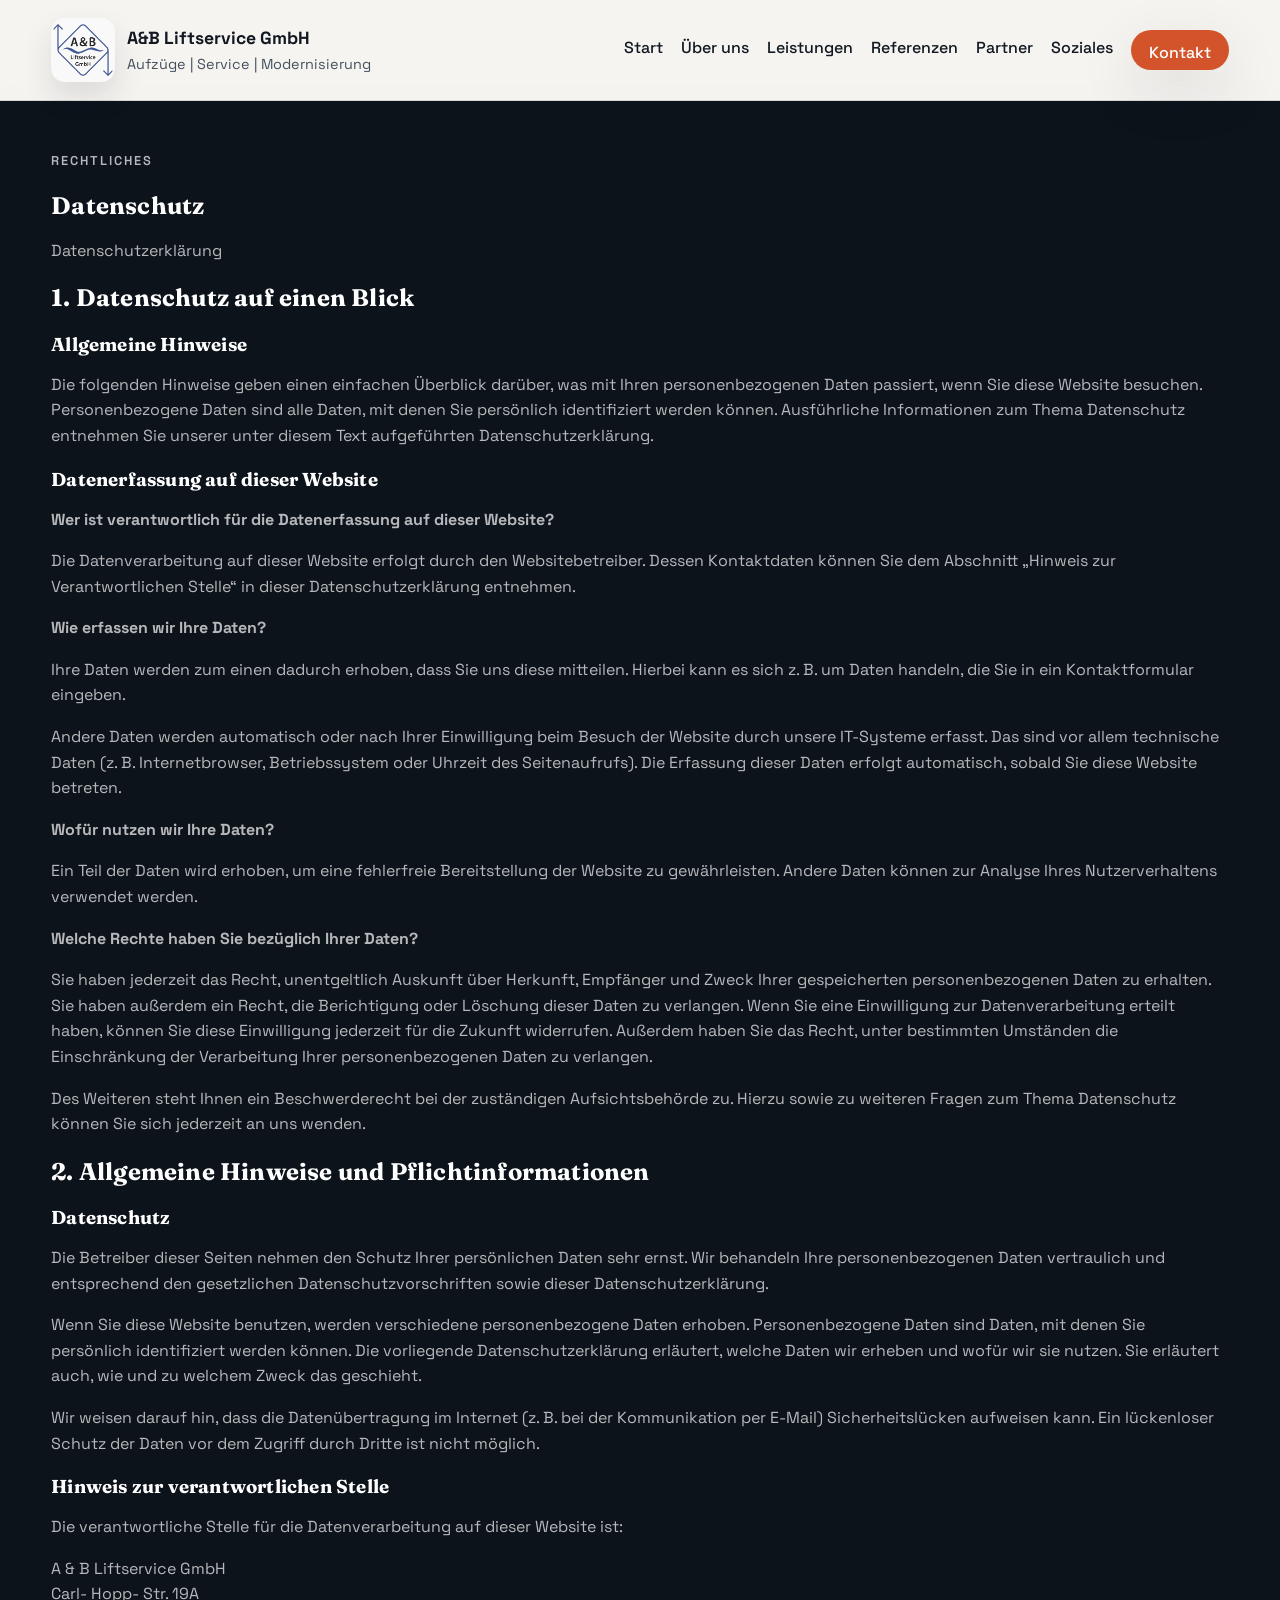
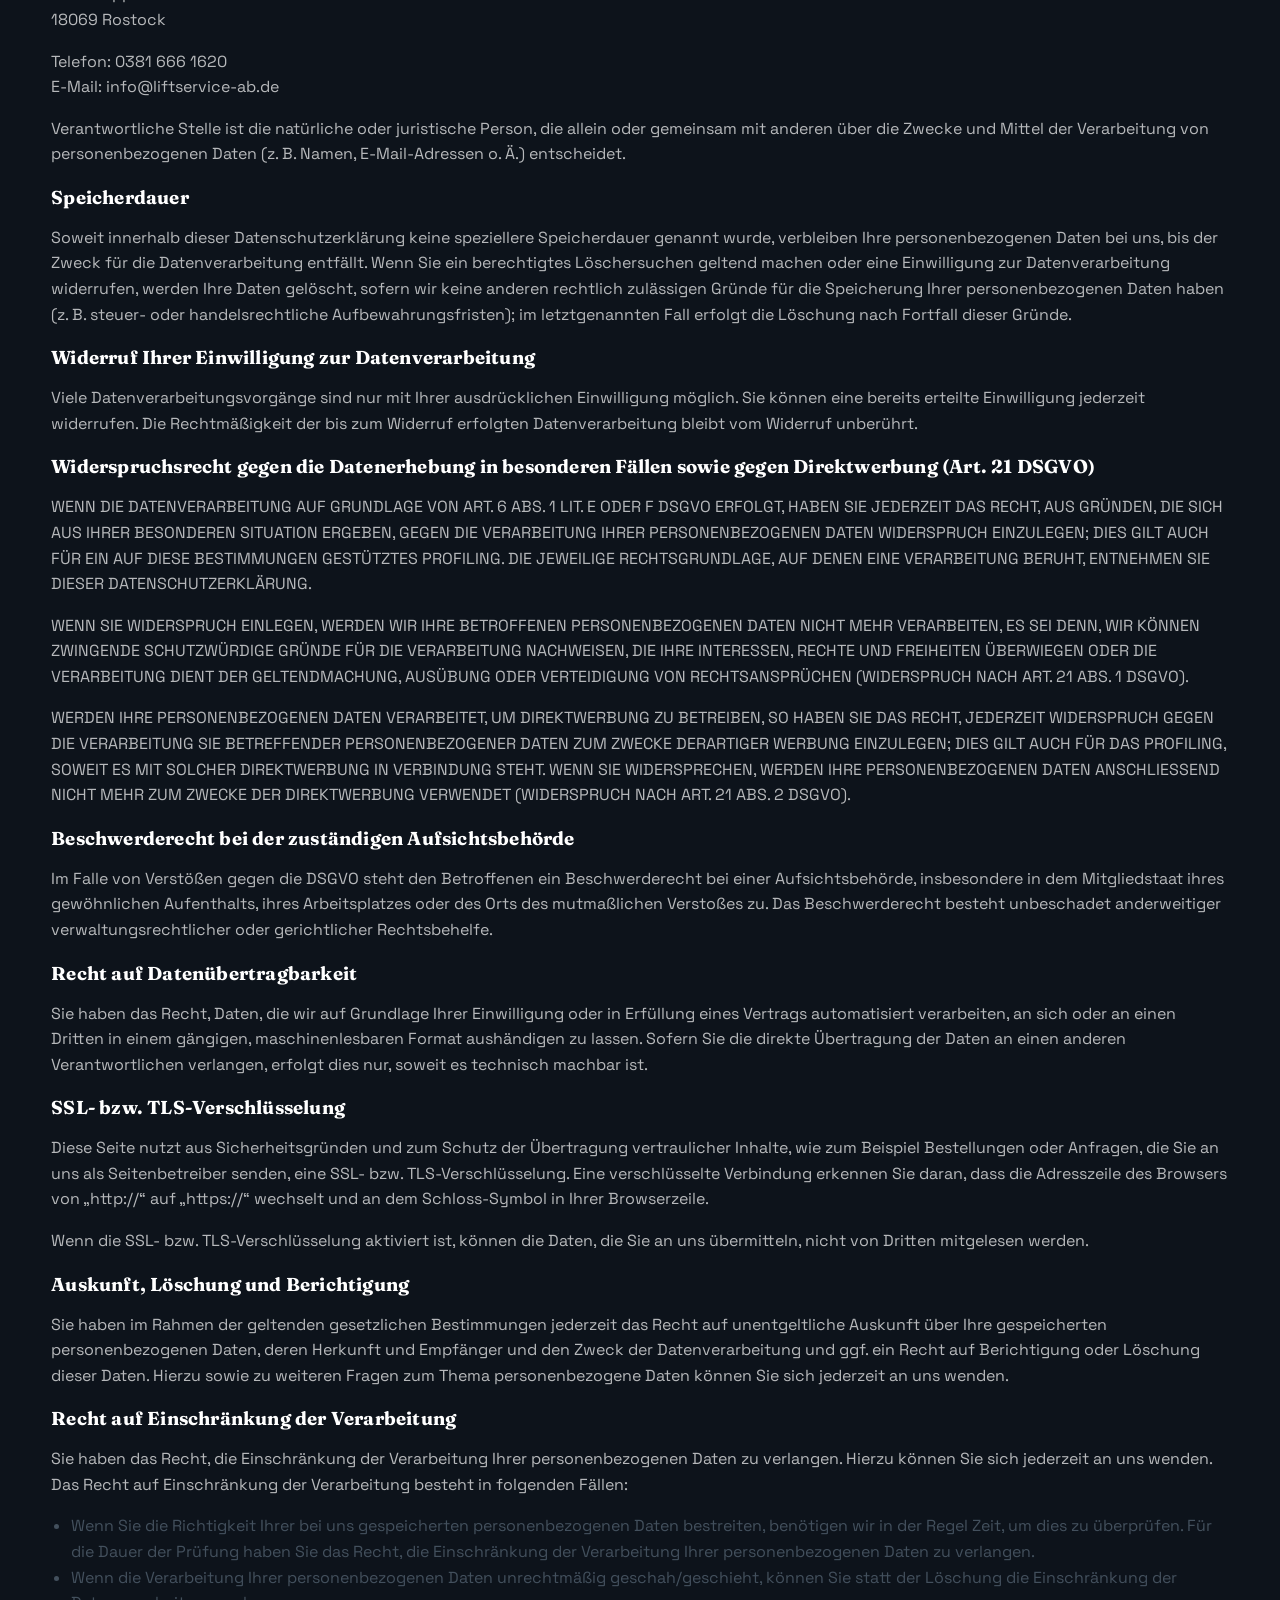
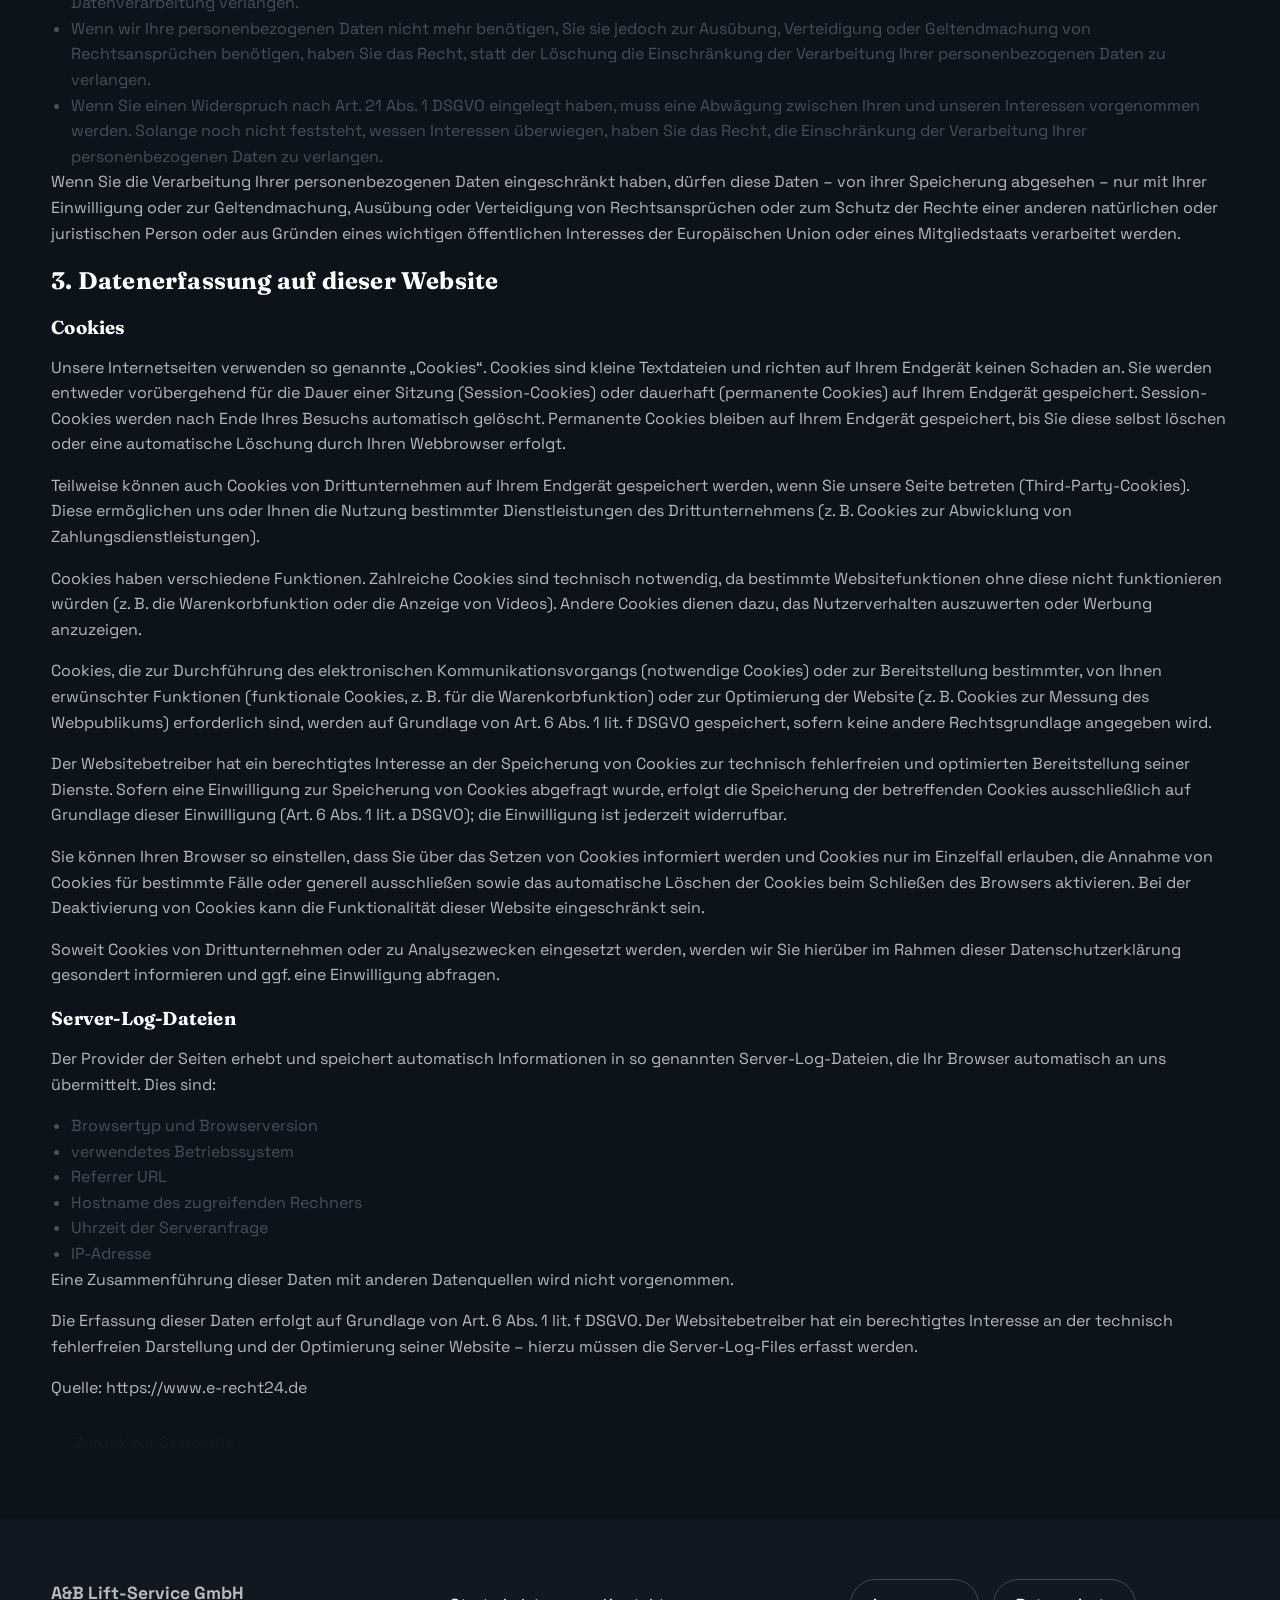
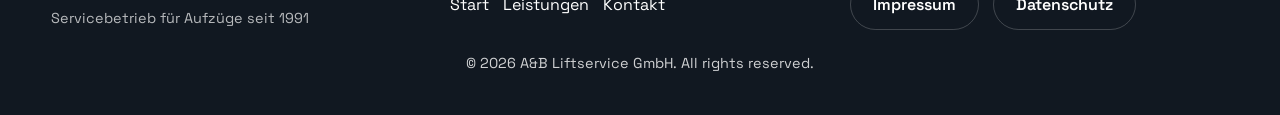
==== datenschutz.html @ f9c304ce "Webseite aktualisiert" ====
<!DOCTYPE html>
<html lang="de">

<head>
  <meta charset="UTF-8" />
  <meta name="viewport" content="width=device-width, initial-scale=1" />
  <title>Datenschutz – A&B Liftservice GmbH</title>
  <meta name="description" content="Datenschutzhinweise der A&B Liftservice GmbH." />
  <link rel="preconnect" href="https://fonts.googleapis.com" />
  <link rel="preconnect" href="https://fonts.gstatic.com" crossorigin />
  <link
    href="https://fonts.googleapis.com/css2?family=Fraunces:opsz,wght@9..144,400;9..144,600&family=Space+Grotesk:wght@400;500;600;700&display=swap"
    rel="stylesheet" />
  <link rel="stylesheet" href="styles.css" />
</head>

<body>
  <a class="skip-link" href="#main">Zum Inhalt springen</a>

  <header class="site-header">
    <div class="container header-inner">
      <div class="brand">
        <img src="pictures/logo-ab-liftservice.jpg" alt="AB Liftservice GmbH Logo" />
        <div>
          <p class="brand-title">A&B Liftservice GmbH</p>
          <p class="brand-sub">Aufzüge | Service | Modernisierung</p>
        </div>
      </div>
      <nav class="main-nav">
        <button class="nav-toggle" aria-expanded="false" aria-controls="nav-links">Menü</button>
        <div id="nav-links" class="nav-links">
          <a href="index.html#start">Start</a>
          <a href="index.html#ueber">Über uns</a>
          <a href="index.html#leistungen">Leistungen</a>
          <a href="index.html#referenzen">Referenzen</a>
          <a href="index.html#partner">Partner</a>
          <a href="index.html#sozial">Soziales</a>
          <a class="nav-cta" href="index.html#kontakt">Kontakt</a>
        </div>
      </nav>
    </div>
  </header>

  <main id="main">
    <section class="legal-section">
      <div class="container is-visible" data-reveal>
        <p class="eyebrow">Rechtliches</p>
        <h1>Datenschutz</h1>
        <p>Datenschutzerklärung</p>
        <h2>1. Datenschutz auf einen Blick</h2>
        <h3>Allgemeine Hinweise</h3>
        <p>
          Die folgenden Hinweise geben einen einfachen Überblick darüber, was mit Ihren personenbezogenen Daten
          passiert, wenn Sie diese Website besuchen. Personenbezogene Daten sind alle Daten, mit denen Sie
          persönlich identifiziert werden können. Ausführliche Informationen zum Thema Datenschutz entnehmen Sie
          unserer unter diesem Text aufgeführten Datenschutzerklärung.
        </p>
        <h3>Datenerfassung auf dieser Website</h3>
        <p><strong>Wer ist verantwortlich für die Datenerfassung auf dieser Website?</strong></p>
        <p>
          Die Datenverarbeitung auf dieser Website erfolgt durch den Websitebetreiber. Dessen Kontaktdaten können
          Sie dem Abschnitt „Hinweis zur Verantwortlichen Stelle“ in dieser Datenschutzerklärung entnehmen.
        </p>
        <p><strong>Wie erfassen wir Ihre Daten?</strong></p>
        <p>
          Ihre Daten werden zum einen dadurch erhoben, dass Sie uns diese mitteilen. Hierbei kann es sich z. B. um
          Daten handeln, die Sie in ein Kontaktformular eingeben.
        </p>
        <p>
          Andere Daten werden automatisch oder nach Ihrer Einwilligung beim Besuch der Website durch unsere
          IT-Systeme erfasst. Das sind vor allem technische Daten (z. B. Internetbrowser, Betriebssystem oder
          Uhrzeit des Seitenaufrufs). Die Erfassung dieser Daten erfolgt automatisch, sobald Sie diese Website
          betreten.
        </p>
        <p><strong>Wofür nutzen wir Ihre Daten?</strong></p>
        <p>
          Ein Teil der Daten wird erhoben, um eine fehlerfreie Bereitstellung der Website zu gewährleisten. Andere
          Daten können zur Analyse Ihres Nutzerverhaltens verwendet werden.
        </p>
        <p><strong>Welche Rechte haben Sie bezüglich Ihrer Daten?</strong></p>
        <p>
          Sie haben jederzeit das Recht, unentgeltlich Auskunft über Herkunft, Empfänger und Zweck Ihrer gespeicherten
          personenbezogenen Daten zu erhalten. Sie haben außerdem ein Recht, die Berichtigung oder Löschung dieser
          Daten zu verlangen. Wenn Sie eine Einwilligung zur Datenverarbeitung erteilt haben, können Sie diese
          Einwilligung jederzeit für die Zukunft widerrufen. Außerdem haben Sie das Recht, unter bestimmten Umständen
          die Einschränkung der Verarbeitung Ihrer personenbezogenen Daten zu verlangen.
        </p>
        <p>
          Des Weiteren steht Ihnen ein Beschwerderecht bei der zuständigen Aufsichtsbehörde zu.
          Hierzu sowie zu weiteren Fragen zum Thema Datenschutz können Sie sich jederzeit an uns wenden.
        </p>
        <h2>2. Allgemeine Hinweise und Pflichtinformationen</h2>
        <h3>Datenschutz</h3>
        <p>
          Die Betreiber dieser Seiten nehmen den Schutz Ihrer persönlichen Daten sehr ernst. Wir behandeln Ihre
          personenbezogenen Daten vertraulich und entsprechend den gesetzlichen Datenschutzvorschriften sowie dieser
          Datenschutzerklärung.
        </p>
        <p>
          Wenn Sie diese Website benutzen, werden verschiedene personenbezogene Daten erhoben. Personenbezogene
          Daten sind Daten, mit denen Sie persönlich identifiziert werden können. Die vorliegende
          Datenschutzerklärung erläutert, welche Daten wir erheben und wofür wir sie nutzen. Sie erläutert auch,
          wie und zu welchem Zweck das geschieht.
        </p>
        <p>
          Wir weisen darauf hin, dass die Datenübertragung im Internet (z. B. bei der Kommunikation per E-Mail)
          Sicherheitslücken aufweisen kann. Ein lückenloser Schutz der Daten vor dem Zugriff durch Dritte ist nicht
          möglich.
        </p>
        <h3>Hinweis zur verantwortlichen Stelle</h3>
        <p>Die verantwortliche Stelle für die Datenverarbeitung auf dieser Website ist:</p>
        <p>
          A &amp; B Liftservice GmbH<br />
          Carl- Hopp- Str. 19A<br />
          18069 Rostock
        </p>
        <p>
          Telefon: 0381 666 1620<br />
          E-Mail: info@liftservice-ab.de
        </p>
        <p>
          Verantwortliche Stelle ist die natürliche oder juristische Person, die allein oder gemeinsam mit anderen
          über die Zwecke und Mittel der Verarbeitung von personenbezogenen Daten (z. B. Namen, E-Mail-Adressen o. Ä.)
          entscheidet.
        </p>
        <h3>Speicherdauer</h3>
        <p>
          Soweit innerhalb dieser Datenschutzerklärung keine speziellere Speicherdauer genannt wurde, verbleiben
          Ihre personenbezogenen Daten bei uns, bis der Zweck für die Datenverarbeitung entfällt. Wenn Sie ein
          berechtigtes Löschersuchen geltend machen oder eine Einwilligung zur Datenverarbeitung widerrufen, werden
          Ihre Daten gelöscht, sofern wir keine anderen rechtlich zulässigen Gründe für die Speicherung Ihrer
          personenbezogenen Daten haben (z. B. steuer- oder handelsrechtliche Aufbewahrungsfristen); im letztgenannten
          Fall erfolgt die Löschung nach Fortfall dieser Gründe.
        </p>
        <h3>Widerruf Ihrer Einwilligung zur Datenverarbeitung</h3>
        <p>
          Viele Datenverarbeitungsvorgänge sind nur mit Ihrer ausdrücklichen Einwilligung möglich. Sie können eine
          bereits erteilte Einwilligung jederzeit widerrufen. Die Rechtmäßigkeit der bis zum Widerruf erfolgten
          Datenverarbeitung bleibt vom Widerruf unberührt.
        </p>
        <h3>Widerspruchsrecht gegen die Datenerhebung in besonderen Fällen sowie gegen Direktwerbung (Art. 21 DSGVO)</h3>
        <p>
          WENN DIE DATENVERARBEITUNG AUF GRUNDLAGE VON ART. 6 ABS. 1 LIT. E ODER F DSGVO ERFOLGT, HABEN SIE JEDERZEIT
          DAS RECHT, AUS GRÜNDEN, DIE SICH AUS IHRER BESONDEREN SITUATION ERGEBEN, GEGEN DIE VERARBEITUNG IHRER
          PERSONENBEZOGENEN DATEN WIDERSPRUCH EINZULEGEN; DIES GILT AUCH FÜR EIN AUF DIESE BESTIMMUNGEN GESTÜTZTES
          PROFILING. DIE JEWEILIGE RECHTSGRUNDLAGE, AUF DENEN EINE VERARBEITUNG BERUHT, ENTNEHMEN SIE DIESER
          DATENSCHUTZERKLÄRUNG.
        </p>
        <p>
          WENN SIE WIDERSPRUCH EINLEGEN, WERDEN WIR IHRE BETROFFENEN PERSONENBEZOGENEN DATEN NICHT MEHR VERARBEITEN,
          ES SEI DENN, WIR KÖNNEN ZWINGENDE SCHUTZWÜRDIGE GRÜNDE FÜR DIE VERARBEITUNG NACHWEISEN, DIE IHRE INTERESSEN,
          RECHTE UND FREIHEITEN ÜBERWIEGEN ODER DIE VERARBEITUNG DIENT DER GELTENDMACHUNG, AUSÜBUNG ODER VERTEIDIGUNG
          VON RECHTSANSPRÜCHEN (WIDERSPRUCH NACH ART. 21 ABS. 1 DSGVO).
        </p>
        <p>
          WERDEN IHRE PERSONENBEZOGENEN DATEN VERARBEITET, UM DIREKTWERBUNG ZU BETREIBEN, SO HABEN SIE DAS RECHT,
          JEDERZEIT WIDERSPRUCH GEGEN DIE VERARBEITUNG SIE BETREFFENDER PERSONENBEZOGENER DATEN ZUM ZWECKE DERARTIGER
          WERBUNG EINZULEGEN; DIES GILT AUCH FÜR DAS PROFILING, SOWEIT ES MIT SOLCHER DIREKTWERBUNG IN VERBINDUNG
          STEHT. WENN SIE WIDERSPRECHEN, WERDEN IHRE PERSONENBEZOGENEN DATEN ANSCHLIESSEND NICHT MEHR ZUM ZWECKE DER
          DIREKTWERBUNG VERWENDET (WIDERSPRUCH NACH ART. 21 ABS. 2 DSGVO).
        </p>
        <h3>Beschwerderecht bei der zuständigen Aufsichts­behörde</h3>
        <p>
          Im Falle von Verstößen gegen die DSGVO steht den Betroffenen ein Beschwerderecht bei einer
          Aufsichtsbehörde, insbesondere in dem Mitgliedstaat ihres gewöhnlichen Aufenthalts, ihres Arbeitsplatzes
          oder des Orts des mutmaßlichen Verstoßes zu. Das Beschwerderecht besteht unbeschadet anderweitiger
          verwaltungsrechtlicher oder gerichtlicher Rechtsbehelfe.
        </p>
        <h3>Recht auf Datenübertragbarkeit</h3>
        <p>
          Sie haben das Recht, Daten, die wir auf Grundlage Ihrer Einwilligung oder in Erfüllung eines Vertrags
          automatisiert verarbeiten, an sich oder an einen Dritten in einem gängigen, maschinenlesbaren Format
          aushändigen zu lassen. Sofern Sie die direkte Übertragung der Daten an einen anderen Verantwortlichen
          verlangen, erfolgt dies nur, soweit es technisch machbar ist.
        </p>
        <h3>SSL- bzw. TLS-Verschlüsselung</h3>
        <p>
          Diese Seite nutzt aus Sicherheitsgründen und zum Schutz der Übertragung vertraulicher Inhalte, wie zum
          Beispiel Bestellungen oder Anfragen, die Sie an uns als Seitenbetreiber senden, eine SSL- bzw.
          TLS-Verschlüsselung. Eine verschlüsselte Verbindung erkennen Sie daran, dass die Adresszeile des Browsers
          von „http://“ auf „https://“ wechselt und an dem Schloss-Symbol in Ihrer Browserzeile.
        </p>
        <p>
          Wenn die SSL- bzw. TLS-Verschlüsselung aktiviert ist, können die Daten, die Sie an uns übermitteln, nicht
          von Dritten mitgelesen werden.
        </p>
        <h3>Auskunft, Löschung und Berichtigung</h3>
        <p>
          Sie haben im Rahmen der geltenden gesetzlichen Bestimmungen jederzeit das Recht auf unentgeltliche
          Auskunft über Ihre gespeicherten personenbezogenen Daten, deren Herkunft und Empfänger und den Zweck der
          Datenverarbeitung und ggf. ein Recht auf Berichtigung oder Löschung dieser Daten. Hierzu sowie zu weiteren
          Fragen zum Thema personenbezogene Daten können Sie sich jederzeit an uns wenden.
        </p>
        <h3>Recht auf Einschränkung der Verarbeitung</h3>
        <p>
          Sie haben das Recht, die Einschränkung der Verarbeitung Ihrer personenbezogenen Daten zu verlangen. Hierzu
          können Sie sich jederzeit an uns wenden. Das Recht auf Einschränkung der Verarbeitung besteht in folgenden
          Fällen:
        </p>
        <ul>
          <li>
            Wenn Sie die Richtigkeit Ihrer bei uns gespeicherten personenbezogenen Daten bestreiten, benötigen wir in
            der Regel Zeit, um dies zu überprüfen. Für die Dauer der Prüfung haben Sie das Recht, die Einschränkung der
            Verarbeitung Ihrer personenbezogenen Daten zu verlangen.
          </li>
          <li>
            Wenn die Verarbeitung Ihrer personenbezogenen Daten unrechtmäßig geschah/geschieht, können Sie statt der
            Löschung die Einschränkung der Datenverarbeitung verlangen.
          </li>
          <li>
            Wenn wir Ihre personenbezogenen Daten nicht mehr benötigen, Sie sie jedoch zur Ausübung, Verteidigung oder
            Geltendmachung von Rechtsansprüchen benötigen, haben Sie das Recht, statt der Löschung die Einschränkung der
            Verarbeitung Ihrer personenbezogenen Daten zu verlangen.
          </li>
          <li>
            Wenn Sie einen Widerspruch nach Art. 21 Abs. 1 DSGVO eingelegt haben, muss eine Abwägung zwischen Ihren und
            unseren Interessen vorgenommen werden. Solange noch nicht feststeht, wessen Interessen überwiegen, haben
            Sie das Recht, die Einschränkung der Verarbeitung Ihrer personenbezogenen Daten zu verlangen.
          </li>
        </ul>
        <p>
          Wenn Sie die Verarbeitung Ihrer personenbezogenen Daten eingeschränkt haben, dürfen diese Daten – von ihrer
          Speicherung abgesehen – nur mit Ihrer Einwilligung oder zur Geltendmachung, Ausübung oder Verteidigung von
          Rechtsansprüchen oder zum Schutz der Rechte einer anderen natürlichen oder juristischen Person oder aus
          Gründen eines wichtigen öffentlichen Interesses der Europäischen Union oder eines Mitgliedstaats verarbeitet
          werden.
        </p>
        <h2>3. Datenerfassung auf dieser Website</h2>
        <h3>Cookies</h3>
        <p>
          Unsere Internetseiten verwenden so genannte „Cookies“. Cookies sind kleine Textdateien und richten auf Ihrem
          Endgerät keinen Schaden an. Sie werden entweder vorübergehend für die Dauer einer Sitzung (Session-Cookies)
          oder dauerhaft (permanente Cookies) auf Ihrem Endgerät gespeichert. Session-Cookies werden nach Ende Ihres
          Besuchs automatisch gelöscht. Permanente Cookies bleiben auf Ihrem Endgerät gespeichert, bis Sie diese selbst
          löschen oder eine automatische Löschung durch Ihren Webbrowser erfolgt.
        </p>
        <p>
          Teilweise können auch Cookies von Drittunternehmen auf Ihrem Endgerät gespeichert werden, wenn Sie unsere
          Seite betreten (Third-Party-Cookies). Diese ermöglichen uns oder Ihnen die Nutzung bestimmter Dienstleistungen
          des Drittunternehmens (z. B. Cookies zur Abwicklung von Zahlungsdienstleistungen).
        </p>
        <p>
          Cookies haben verschiedene Funktionen. Zahlreiche Cookies sind technisch notwendig, da bestimmte
          Websitefunktionen ohne diese nicht funktionieren würden (z. B. die Warenkorbfunktion oder die Anzeige von
          Videos). Andere Cookies dienen dazu, das Nutzerverhalten auszuwerten oder Werbung anzuzeigen.
        </p>
        <p>
          Cookies, die zur Durchführung des elektronischen Kommunikationsvorgangs (notwendige Cookies) oder zur
          Bereitstellung bestimmter, von Ihnen erwünschter Funktionen (funktionale Cookies, z. B. für die
          Warenkorbfunktion) oder zur Optimierung der Website (z. B. Cookies zur Messung des Webpublikums) erforderlich
          sind, werden auf Grundlage von Art. 6 Abs. 1 lit. f DSGVO gespeichert, sofern keine andere Rechtsgrundlage
          angegeben wird.
        </p>
        <p>
          Der Websitebetreiber hat ein berechtigtes Interesse an der Speicherung von Cookies zur technisch fehlerfreien
          und optimierten Bereitstellung seiner Dienste. Sofern eine Einwilligung zur Speicherung von Cookies abgefragt
          wurde, erfolgt die Speicherung der betreffenden Cookies ausschließlich auf Grundlage dieser Einwilligung
          (Art. 6 Abs. 1 lit. a DSGVO); die Einwilligung ist jederzeit widerrufbar.
        </p>
        <p>
          Sie können Ihren Browser so einstellen, dass Sie über das Setzen von Cookies informiert werden und Cookies
          nur im Einzelfall erlauben, die Annahme von Cookies für bestimmte Fälle oder generell ausschließen sowie das
          automatische Löschen der Cookies beim Schließen des Browsers aktivieren. Bei der Deaktivierung von Cookies
          kann die Funktionalität dieser Website eingeschränkt sein.
        </p>
        <p>
          Soweit Cookies von Drittunternehmen oder zu Analysezwecken eingesetzt werden, werden wir Sie hierüber im
          Rahmen dieser Datenschutzerklärung gesondert informieren und ggf. eine Einwilligung abfragen.
        </p>
        <h3>Server-Log-Dateien</h3>
        <p>
          Der Provider der Seiten erhebt und speichert automatisch Informationen in so genannten Server-Log-Dateien,
          die Ihr Browser automatisch an uns übermittelt. Dies sind:
        </p>
        <ul>
          <li>Browsertyp und Browserversion</li>
          <li>verwendetes Betriebssystem</li>
          <li>Referrer URL</li>
          <li>Hostname des zugreifenden Rechners</li>
          <li>Uhrzeit der Serveranfrage</li>
          <li>IP-Adresse</li>
        </ul>
        <p>Eine Zusammenführung dieser Daten mit anderen Datenquellen wird nicht vorgenommen.</p>
        <p>
          Die Erfassung dieser Daten erfolgt auf Grundlage von Art. 6 Abs. 1 lit. f DSGVO. Der Websitebetreiber hat
          ein berechtigtes Interesse an der technisch fehlerfreien Darstellung und der Optimierung seiner Website –
          hierzu müssen die Server-Log-Files erfasst werden.
        </p>
        <p>Quelle: https://www.e-recht24.de</p>
        <a class="btn ghost" href="index.html#start">Zurück zur Startseite</a>
      </div>
    </section>
  </main>

  <footer class="site-footer">
    <div class="container footer-inner">
      <div>
        <p class="brand-title">A&B Lift-Service GmbH</p>
        <p class="brand-sub">Servicebetrieb für Aufzüge seit 1991</p>
      </div>
      <div class="footer-links">
        <a href="index.html#start">Start</a>
        <a href="index.html#leistungen">Leistungen</a>
        <a href="index.html#kontakt">Kontakt</a>
      </div>
      <div class="footer-legal">
        <a class="btn ghost" href="impressum.html">Impressum</a>
        <a class="btn ghost" href="datenschutz.html">Datenschutz</a>
      </div>
    </div>
    <div class="container footer-meta">
      © 2026 A&amp;B Liftservice GmbH. All rights reserved.
    </div>
  </footer>

  <script src="script.js"></script>
</body>

</html>
---- styles.css ----
:root {
  --bg: #f6f4f0;
  --bg-strong: #111821;
  --bg-soft: #efe9df;
  --card: #ffffff;
  --accent: #d3542a;
  --accent-dark: #a63f1c;
  --ink: #111821;
  --ink-soft: #43505d;
  --stroke: rgba(17, 24, 33, 0.12);
  --shadow: 0 20px 60px rgba(17, 24, 33, 0.12);
  --radius: 18px;
}

*,
*::before,
*::after {
  box-sizing: border-box;
}

body {
  margin: 0;
  font-family: "Space Grotesk", sans-serif;
  background: var(--bg);
  color: var(--ink);
  line-height: 1.6;
}

.scroll-elevator {
  position: fixed;
  right: -20px;
  top: 0;
  width: 130px;
  height: 220px;
  opacity: 1;
  z-index: 5;
  pointer-events: auto;
  transform: translateY(120px);
  transition: opacity 0.3s ease;
  overflow: visible;
  isolation: isolate;
  cursor: grab;
  touch-action: none;
}

.scroll-elevator.is-grabbing {
  cursor: grabbing;
}

.elevator-frame {
  position: relative;
  width: 100%;
  height: 100%;
  overflow: visible;
  background: transparent;
  filter: none;
}

.elevator-frame-img {
  display: block;
  width: 100%;
  height: 100%;
  object-fit: cover;
  clip-path: inset(2% 18% 2% 18% round 48% 48% 48% 48%);
}

.elevator-car {
  position: relative;
  width: 100%;
  height: 100%;
  border-radius: 26px 26px 18px 18px;
  border: 2px solid rgba(83, 62, 20, 0.45);
  background:
    radial-gradient(circle at 50% 12%, rgba(255, 240, 208, 0.9), rgba(214, 176, 96, 0.35) 55%, transparent 58%),
    linear-gradient(180deg, rgba(246, 221, 169, 0.98), rgba(201, 155, 68, 0.9) 55%, rgba(174, 118, 40, 0.88));
  box-shadow:
    0 14px 30px rgba(17, 24, 33, 0.18),
    inset 0 0 0 2px rgba(255, 244, 214, 0.35),
    inset 0 -12px 18px rgba(92, 62, 18, 0.35);
  overflow: hidden;
  z-index: 2;
}

.elevator-car::before {
  content: "";
  position: absolute;
  left: 10px;
  right: 10px;
  top: 6px;
  height: 10px;
  border-radius: 10px;
  background:
    linear-gradient(90deg, rgba(255, 255, 255, 0.5), rgba(180, 140, 60, 0.7) 40%, rgba(80, 50, 10, 0.5));
  box-shadow: inset 0 0 6px rgba(0, 0, 0, 0.25);
  opacity: 0.6;
}

.elevator-car::after {
  content: "";
  position: absolute;
  left: 8px;
  right: 8px;
  bottom: 6px;
  height: 12px;
  border-radius: 10px;
  background:
    linear-gradient(90deg, rgba(120, 85, 28, 0.9), rgba(255, 225, 170, 0.75), rgba(120, 85, 28, 0.9));
  box-shadow: inset 0 -2px 6px rgba(0, 0, 0, 0.25);
  opacity: 0.8;
}

.elevator-trim {
  position: absolute;
  left: 6px;
  right: 6px;
  top: 10px;
  bottom: 10px;
  border-radius: 24px 24px 16px 16px;
  border: 1px solid rgba(255, 232, 170, 0.7);
  box-shadow:
    inset 0 0 10px rgba(92, 62, 18, 0.25),
    inset 0 0 0 1px rgba(117, 82, 28, 0.4),
    inset 0 2px 6px rgba(255, 255, 255, 0.45);
  pointer-events: none;
}

.elevator-rivets {
  position: absolute;
  inset: 6px 6px 6px 6px;
  border-radius: 24px 24px 16px 16px;
  background:
    radial-gradient(circle, rgba(255, 248, 222, 0.9) 0 2px, transparent 3px) left 8px top 10px / 12px 12px repeat-y,
    radial-gradient(circle, rgba(255, 248, 222, 0.9) 0 2px, transparent 3px) right 8px top 10px / 12px 12px repeat-y;
  opacity: 0.85;
  pointer-events: none;
}

.elevator-light {
  position: absolute;
  inset: 10px 14px 20px;
  background: radial-gradient(circle at 50% 30%, rgba(98, 175, 255, 0.85), rgba(35, 97, 190, 0.35) 55%, transparent 75%);
  opacity: 0;
  transition: opacity 0.6s ease;
  filter: drop-shadow(0 0 12px rgba(70, 140, 255, 0.4));
  z-index: 1;
}

.elevator-indicator {
  position: absolute;
  top: 14px;
  left: 18px;
  display: inline-flex;
  align-items: center;
  gap: 6px;
  padding: 4px 8px;
  border-radius: 10px;
  background: rgba(18, 24, 32, 0.85);
  box-shadow: inset 0 0 6px rgba(0, 0, 0, 0.4);
  font-size: 0.55rem;
  font-weight: 600;
  letter-spacing: 0.6px;
  color: #d6ebff;
  text-transform: uppercase;
  z-index: 4;
}

.elevator-indicator .indicator-arrow {
  color: #9ad0ff;
  font-size: 0.6rem;
}

.elevator-door {
  position: absolute;
  top: 14px;
  bottom: 14px;
  width: 50%;
  background:
    linear-gradient(90deg, rgba(255, 255, 255, 0.4), transparent 45%, rgba(60, 40, 10, 0.2)),
    linear-gradient(180deg, rgba(255, 240, 208, 0.98), rgba(178, 128, 44, 0.98));
  border: 1px solid rgba(99, 72, 20, 0.35);
  box-shadow: inset 0 0 12px rgba(0, 0, 0, 0.18);
  transition: transform 0.8s ease;
  z-index: 2;
}

.door-left {
  left: 0;
  border-right: 0;
}

.door-right {
  right: 0;
  border-left: 0;
}

.elevator-window {
  position: absolute;
  left: 16px;
  right: 16px;
  top: 18px;
  bottom: 18px;
  border-radius: 14px;
  border: 1px solid rgba(17, 24, 33, 0.2);
  background:
    linear-gradient(120deg, rgba(255, 255, 255, 0.22), rgba(255, 255, 255, 0.02) 45%, rgba(0, 0, 0, 0.15)),
    rgba(18, 22, 30, 0.25);
  backdrop-filter: blur(1px);
  opacity: 0.55;
  z-index: 3;
}

.elevator-window::before {
  content: "";
  position: absolute;
  inset: 10px 8px auto 8px;
  height: 26px;
  border-radius: 12px;
  background: linear-gradient(90deg, transparent, rgba(255, 255, 255, 0.35), transparent);
  opacity: 0.7;
}

.elevator-panel {
  position: absolute;
  right: 18px;
  top: 72px;
  width: 10px;
  height: 50px;
  border-radius: 8px;
  background:
    linear-gradient(180deg, rgba(255, 255, 255, 0.6), rgba(60, 40, 10, 0.35));
  box-shadow:
    inset 0 0 4px rgba(0, 0, 0, 0.3),
    0 0 8px rgba(0, 0, 0, 0.2);
  opacity: 0.7;
  z-index: 4;
}

.elevator-text {
  position: absolute;
  left: 10px;
  right: 10px;
  bottom: 22px;
  text-align: center;
  font-family: "Fraunces", serif;
  font-size: 0.7rem;
  letter-spacing: 0.6px;
  color: rgba(10, 16, 22, 0.95);
  opacity: 0;
  transform: translateY(8px);
  text-shadow:
    0 2px 6px rgba(10, 16, 22, 0.45),
    0 6px 14px rgba(30, 60, 120, 0.35);
  transition: opacity 0.8s ease, transform 0.8s ease;
  z-index: 5;
}

.scroll-elevator.is-idle .door-left {
  transform: translateX(-55%);
}

.scroll-elevator.is-idle .door-right {
  transform: translateX(55%);
}

.scroll-elevator.is-idle .elevator-light {
  opacity: 0.8;
}

.scroll-elevator.is-idle .elevator-text {
  opacity: 0.95;
  transform: translateY(0);
}

@media (max-width: 720px) {
  .scroll-elevator {
    right: -12px;
    width: 100px;
    height: 180px;
    opacity: 1;
  }
}

img {
  max-width: 100%;
  display: block;
}

a {
  color: inherit;
  text-decoration: none;
}

h1,
h2,
h3,
h4 {
  font-family: "Fraunces", serif;
  letter-spacing: 0.2px;
  margin: 0 0 12px;
}

p {
  margin: 0 0 16px;
  color: var(--ink-soft);
}

ul {
  margin: 0;
  padding-left: 20px;
  color: var(--ink-soft);
}

.container {
  width: min(1240px, 92vw);
  margin: 0 auto;
}

.section {
  padding: 90px 0;
  position: relative;
}

.section-contrast {
  background: var(--bg-soft);
}

.skip-link {
  position: absolute;
  left: -999px;
  top: 16px;
  background: var(--accent);
  color: #fff;
  padding: 10px 16px;
  border-radius: 999px;
  z-index: 99;
}

.skip-link:focus {
  left: 16px;
}

.site-header {
  position: sticky;
  top: 0;
  z-index: 10;
  background: rgba(246, 244, 240, 0.92);
  backdrop-filter: blur(12px);
  border-bottom: 1px solid var(--stroke);
}

.header-inner {
  display: flex;
  align-items: center;
  justify-content: space-between;
  padding: 18px 0;
  gap: 20px;
}

.brand {
  display: flex;
  align-items: center;
  gap: 12px;
}

.brand img {
  width: 64px;
  height: 64px;
  border-radius: 14px;
  object-fit: contain;
  box-shadow: 0 14px 30px rgba(17, 24, 33, 0.12);
  background: #fff;
  padding: 2px;
  filter: saturate(0.85) contrast(0.95);
}

.brand-title {
  font-weight: 700;
  font-size: 1.1rem;
  color: var(--ink);
  margin: 0;
}

.brand-sub {
  font-size: 0.9rem;
  color: var(--ink-soft);
  margin: 0;
}

.main-nav {
  display: flex;
  align-items: center;
  gap: 12px;
}

.nav-toggle {
  display: none;
  padding: 10px 16px;
  border-radius: 999px;
  border: 1px solid var(--stroke);
  background: #fff;
  font-weight: 600;
  cursor: pointer;
}

.nav-links {
  display: flex;
  gap: 18px;
  align-items: center;
  font-weight: 500;
}

.nav-links a {
  position: relative;
  padding-bottom: 4px;
}

.nav-links a::after {
  content: "";
  position: absolute;
  left: 0;
  bottom: 0;
  width: 0;
  height: 2px;
  background: var(--accent);
  transition: width 0.3s ease;
}

.nav-links a:hover::after {
  width: 100%;
}

.nav-cta {
  background: var(--accent);
  color: #fff;
  padding: 10px 18px;
  border-radius: 999px;
  box-shadow: var(--shadow);
}

.hero {
  padding-top: 110px;
  overflow: visible;
}

.hero-bg {
  position: absolute;
  inset: 0;
  background: radial-gradient(circle at 20% 20%, rgba(211, 84, 42, 0.2), transparent 50%),
    radial-gradient(circle at 80% 10%, rgba(20, 150, 170, 0.2), transparent 45%),
    linear-gradient(120deg, rgba(255, 255, 255, 0.85), rgba(246, 244, 240, 0.8));
  z-index: 1;
}

.hero-grid {
  position: relative;
  z-index: 2;
  display: grid;
  gap: 40px;
  grid-template-columns: repeat(auto-fit, minmax(280px, 1fr));
  align-items: center;
}

.eyebrow {
  text-transform: uppercase;
  letter-spacing: 2px;
  font-size: 0.8rem;
  font-weight: 600;
  color: var(--accent);
}

.hero h1 {
  font-size: clamp(2.2rem, 4vw, 3.6rem);
  color: var(--ink);
}

.lead {
  font-size: 1.05rem;
}

.hero-actions {
  display: flex;
  gap: 16px;
  flex-wrap: wrap;
  margin-top: 24px;
}

.btn {
  display: inline-flex;
  align-items: center;
  justify-content: center;
  padding: 12px 22px;
  border-radius: 999px;
  border: 1px solid transparent;
  font-weight: 600;
  cursor: pointer;
  transition: transform 0.2s ease, box-shadow 0.2s ease;
}

.btn.primary {
  background: var(--accent);
  color: #fff;
  box-shadow: var(--shadow);
}

.btn.ghost {
  background: transparent;
  border-color: var(--stroke);
  color: var(--ink);
}

.btn:hover {
  transform: translateY(-2px);
}

.hero-pills {
  margin-top: 22px;
  display: flex;
  flex-wrap: wrap;
  gap: 10px;
}

.hero-pills span {
  padding: 8px 16px;
  border-radius: 999px;
  background: #fff;
  border: 1px solid var(--stroke);
  font-size: 0.85rem;
}

.hero-visual {
  position: relative;
  display: grid;
  place-items: center;
}

.hero-visual img {
  border-radius: 28px;
  box-shadow: var(--shadow);
  width: min(620px, 100%);
  max-width: 100%;
  height: auto;
  transform: translate(0, -2%);
}

.hero-stat {
  position: absolute;
  bottom: -20px;
  right: 10%;
  background: #fff;
  border-radius: 16px;
  padding: 14px 20px;
  box-shadow: var(--shadow);
  text-align: left;
}

.hero-stat p {
  margin: 0;
  font-weight: 700;
  color: var(--ink);
  font-size: 1.2rem;
}

.hero-stat span {
  font-size: 0.85rem;
  color: var(--ink-soft);
}

.hero-cards {
  margin-top: 60px;
  display: grid;
  gap: 20px;
  grid-template-columns: repeat(auto-fit, minmax(240px, 1fr));
  position: relative;
  z-index: 2;
}

.info-card,
.about-card,
.service-card {
  background: var(--card);
  border-radius: var(--radius);
  padding: 24px;
  box-shadow: var(--shadow);
  border: 1px solid rgba(211, 84, 42, 0.08);
  transition: transform 0.2s ease, box-shadow 0.2s ease, background 0.2s ease;
}

.info-card:hover,
.about-card:hover,
.service-card:hover {
  transform: scale(1.01);
  background: #ffffff;
  box-shadow:
    0 0 0 1px rgba(255, 255, 255, 0.7),
    0 16px 50px rgba(17, 24, 33, 0.16),
    0 0 24px rgba(255, 255, 255, 0.7);
}

.section-heading {
  max-width: 680px;
  margin-bottom: 40px;
}

.section-heading.center {
  text-align: center;
  margin-left: auto;
  margin-right: auto;
}

.about-grid {
  display: grid;
  gap: 20px;
  grid-template-columns: repeat(auto-fit, minmax(260px, 1fr));
  margin-bottom: 40px;
}

.about-map {
  margin-top: 24px;
  display: grid;
  gap: 20px;
  grid-template-columns: repeat(auto-fit, minmax(260px, 1fr));
  align-items: center;
  background: #fff;
  border-radius: var(--radius);
  padding: 24px;
  box-shadow: var(--shadow);
  border: 1px solid rgba(211, 84, 42, 0.08);
}

.about-map iframe {
  width: 100%;
  min-height: 240px;
  border: 0;
  border-radius: 16px;
  box-shadow: 0 12px 30px rgba(17, 24, 33, 0.14);
}

.team-grid {
  display: grid;
  gap: 20px;
  grid-template-columns: repeat(auto-fit, minmax(220px, 1fr));
}

.team-card {
  background: #fff;
  border-radius: 22px;
  overflow: visible;
  box-shadow: var(--shadow);
  display: grid;
  gap: 14px;
  transition: transform 0.2s ease, box-shadow 0.2s ease, background 0.2s ease;
  cursor: pointer;
  position: relative;
}

.team-card:hover {
  transform: scale(1.01);
  background: #ffffff;
  box-shadow:
    0 0 0 1px rgba(255, 255, 255, 0.7),
    0 16px 50px rgba(17, 24, 33, 0.16),
    0 0 24px rgba(255, 255, 255, 0.7);
}

.team-card img {
  height: 230px;
  object-fit: contain;
  object-position: center 55%;
  justify-self: center;
  width: 100%;
  box-shadow: 12px 8px 24px rgba(17, 24, 33, 0.18);
  background: #fff;
  border-radius: 18px;
  transition: transform 0.25s ease, border-radius 0.25s ease;
  z-index: 2;
}

.team-card.is-zoomed img {
  transform: scale(1.18) translateY(-8px);
  border-radius: 22px;
}

.team-card.is-zoomed {
  z-index: 4;
}

#team {
  scroll-margin-top: 110px;
}

.team-card div {
  padding: 0 18px 20px;
}

.service-grid {
  display: grid;
  gap: 20px;
  grid-template-columns: repeat(auto-fit, minmax(240px, 1fr));
}

.reference-grid {
  display: grid;
  gap: 12px;
  grid-template-columns: repeat(auto-fit, minmax(200px, 1fr));
}

.reference-grid span {
  background: #fff;
  padding: 16px 18px;
  border-radius: 14px;
  border: 1px solid var(--stroke);
  font-weight: 600;
  transition: transform 0.2s ease, box-shadow 0.2s ease, background 0.2s ease;
}

.reference-grid span:hover {
  transform: scale(1.01);
  background: #ffffff;
  box-shadow:
    0 0 0 1px rgba(255, 255, 255, 0.7),
    0 16px 50px rgba(17, 24, 33, 0.16),
    0 0 24px rgba(255, 255, 255, 0.7);
}

.partner-marquee {
  overflow: hidden;
  border-radius: 18px;
}

.partner-track {
  display: flex;
  width: max-content;
  animation: partner-scroll 28s linear infinite;
}

.partner-set {
  display: flex;
  gap: 22px;
  padding: 6px 8px;
  align-items: center;
}

.partner-marquee img,
.social-grid img {
  background: #fff;
  padding: 18px;
  border-radius: 16px;
  border: 1px solid var(--stroke);
  filter: grayscale(20%);
  transition: transform 0.2s ease, filter 0.2s ease;
  height: 70px;
  width: auto;
  flex: 0 0 auto;
}

.partner-marquee img:hover,
.social-grid img:hover {
  transform: translateY(-3px);
  filter: grayscale(0%);
}

@keyframes partner-scroll {
  from {
    transform: translateX(-50%);
  }

  to {
    transform: translateX(0);
  }
}

@media (prefers-reduced-motion: reduce) {
  .partner-track {
    animation: none;
    justify-content: center;
    width: 100%;
    flex-wrap: wrap;
  }
}

.social-grid {
  display: grid;
  gap: 22px;
  grid-template-columns: repeat(auto-fit, minmax(280px, 1fr));
}

.social-card {
  display: flex;
  align-items: center;
  gap: 20px;
  padding: 18px;
  border-radius: var(--radius);
  border: 1px solid var(--stroke);
  background: #fff;
  box-shadow: var(--shadow);
}

.social-card img {
  height: 120px;
  padding: 14px;
  filter: none;
}

.social-info {
  flex: 1;
  background: var(--accent);
  color: #fff;
  border-radius: 14px;
  padding: 16px 18px;
}

.social-info h3 {
  margin: 0 0 6px;
  font-size: 1.1rem;
}

.social-info p {
  margin: 0 0 10px;
  color: rgba(255, 255, 255, 0.85);
}

.social-link {
  display: inline-flex;
  align-items: center;
  gap: 6px;
  padding: 8px 14px;
  border-radius: 999px;
  background: #fff;
  color: var(--accent-dark);
  font-weight: 600;
  text-decoration: none;
  transition: transform 0.2s ease, box-shadow 0.2s ease;
}

.social-link:hover {
  transform: translateY(-2px);
  box-shadow: 0 10px 24px rgba(17, 24, 33, 0.2);
}

@media (max-width: 640px) {
  .social-card {
    flex-direction: column;
    align-items: flex-start;
  }

  .social-card img {
    height: 110px;
  }
}

.contact-grid {
  display: grid;
  gap: 40px;
  grid-template-columns: repeat(auto-fit, minmax(280px, 1fr));
  align-items: start;
}

.contact-cards {
  display: grid;
  gap: 16px;
  grid-template-columns: repeat(auto-fit, minmax(180px, 1fr));
}

.contact-cards div {
  background: #fff;
  border-radius: 16px;
  padding: 16px;
  border: 1px solid var(--stroke);
  transition: transform 0.2s ease, box-shadow 0.2s ease, background 0.2s ease;
}

.contact-cards div:hover {
  transform: scale(1.01);
  background: #ffffff;
  box-shadow:
    0 0 0 1px rgba(255, 255, 255, 0.7),
    0 16px 50px rgba(17, 24, 33, 0.16),
    0 0 24px rgba(255, 255, 255, 0.7);
}

.contact-cards a {
  color: var(--accent-dark);
  font-weight: 600;
}

.contact-form {
  background: #fff;
  border-radius: 24px;
  padding: 28px;
  box-shadow: var(--shadow);
  display: grid;
  gap: 16px;
  transition: transform 0.2s ease, box-shadow 0.2s ease, background 0.2s ease;
}

.contact-form:hover {
  transform: scale(1.01);
  background: #ffffff;
  box-shadow:
    0 0 0 1px rgba(255, 255, 255, 0.7),
    0 16px 50px rgba(17, 24, 33, 0.16),
    0 0 24px rgba(255, 255, 255, 0.7);
}

.contact-form label {
  display: grid;
  gap: 8px;
  font-weight: 500;
}

.contact-form input,
.contact-form textarea {
  border-radius: 12px;
  border: 1px solid var(--stroke);
  padding: 12px;
  font-family: inherit;
  font-size: 1rem;
}

.form-hint {
  font-size: 0.85rem;
  color: var(--ink-soft);
}

.site-footer {
  padding: 60px 0 40px;
  background: var(--bg-strong);
  color: #fff;
}

.site-footer p {
  color: rgba(255, 255, 255, 0.7);
}

.footer-inner {
  display: grid;
  gap: 20px;
  grid-template-columns: repeat(auto-fit, minmax(200px, 1fr));
  align-items: center;
}

.footer-links,
.footer-legal {
  display: flex;
  gap: 14px;
  flex-wrap: wrap;
}

.footer-links a {
  color: #fff;
}

.footer-legal .btn.ghost {
  border-color: rgba(255, 255, 255, 0.2);
  color: #fff;
}

.footer-meta {
  margin-top: 22px;
  font-size: 0.9rem;
  color: #fff;
  opacity: 0.8;
  text-align: center;
}

.legal-section {
  background: #0d131b;
  color: #fff;
  padding: 50px 0;
}

.legal-section p {
  color: rgba(255, 255, 255, 0.7);
}

[data-reveal] {
  opacity: 0;
  transform: translateY(24px);
  transition: opacity 0.6s ease, transform 0.6s ease;
}

[data-reveal].is-visible {
  opacity: 1;
  transform: translateY(0);
}

@media (max-width: 880px) {
  .nav-toggle {
    display: inline-flex;
  }

  .nav-links {
    position: absolute;
    right: 5vw;
    top: 72px;
    background: #fff;
    border-radius: 16px;
    border: 1px solid var(--stroke);
    padding: 18px;
    display: none;
    flex-direction: column;
    gap: 12px;
    box-shadow: var(--shadow);
  }

  .nav-links.is-open {
    display: flex;
  }
}

@media (max-width: 640px) {
  .hero {
    padding-top: 90px;
  }

  .hero-stat {
    position: static;
    margin-top: 12px;
  }

  .hero-actions {
    flex-direction: column;
    align-items: stretch;
  }
}
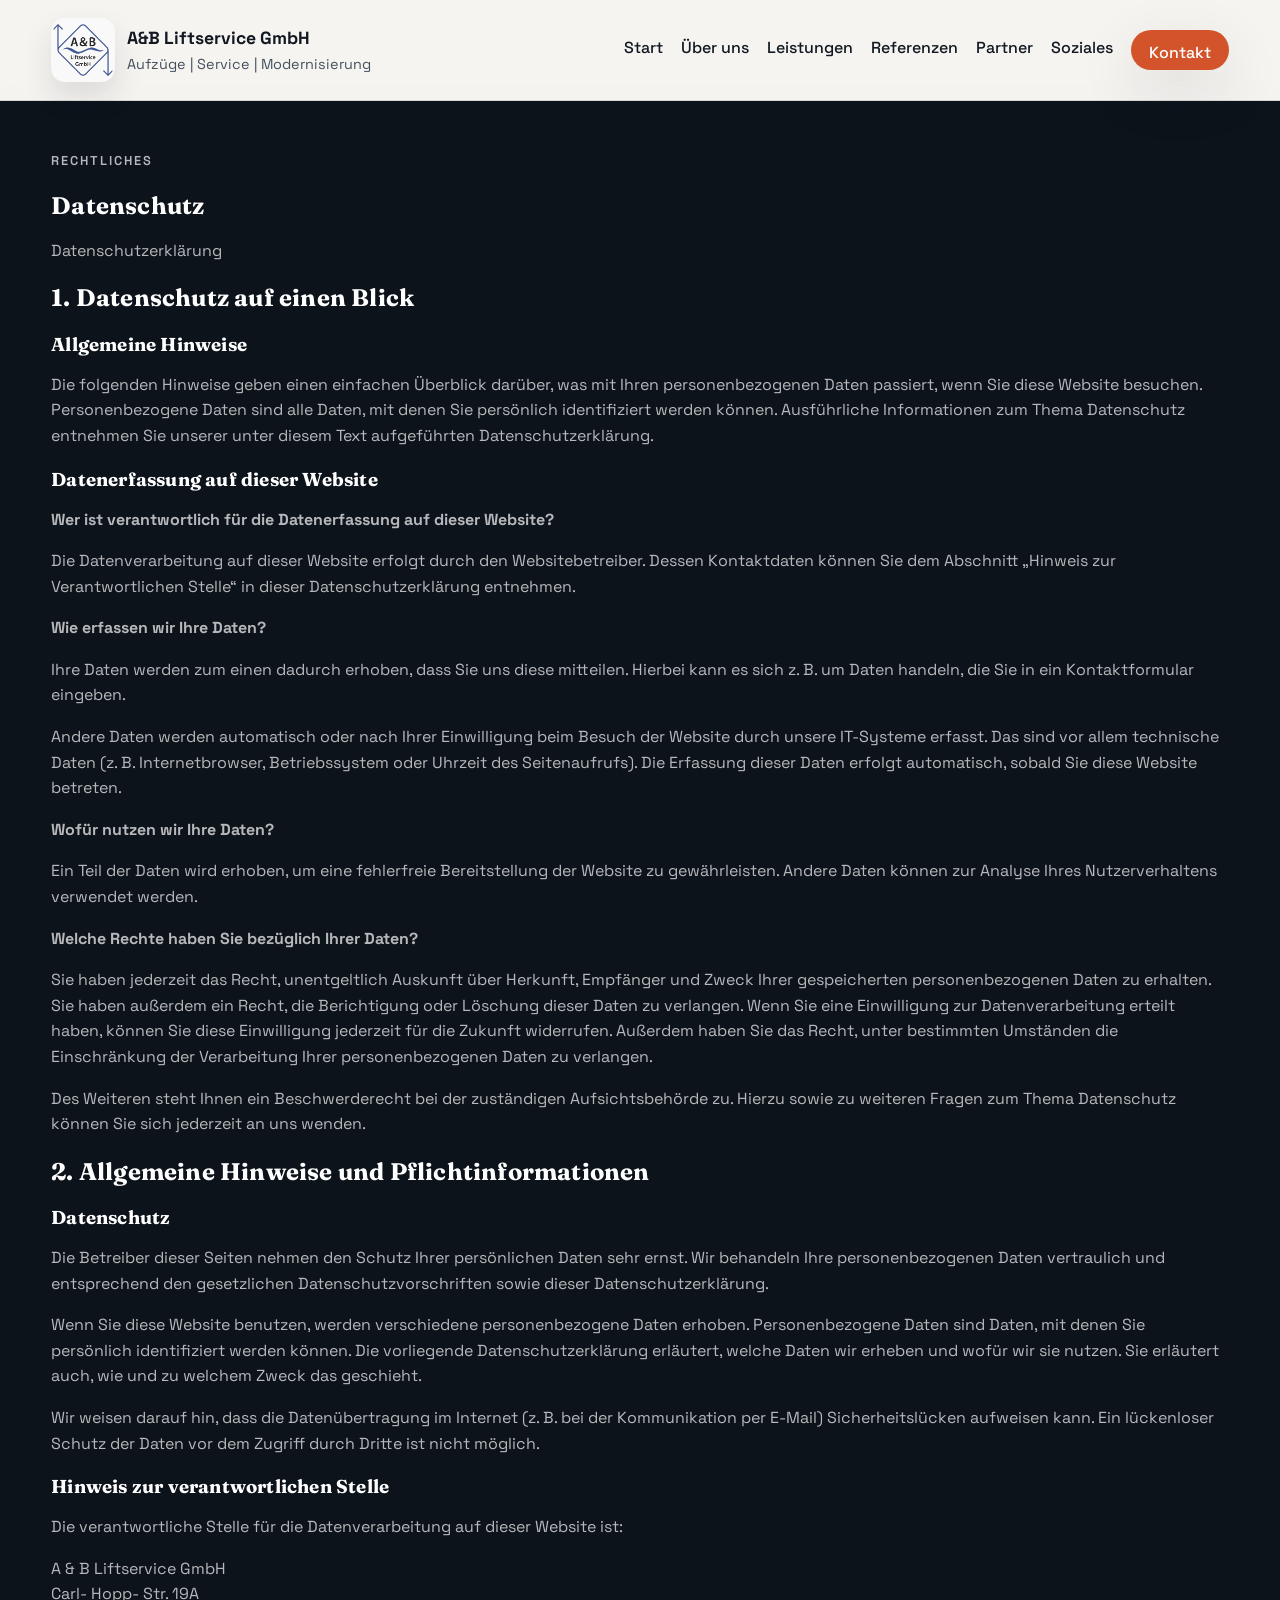
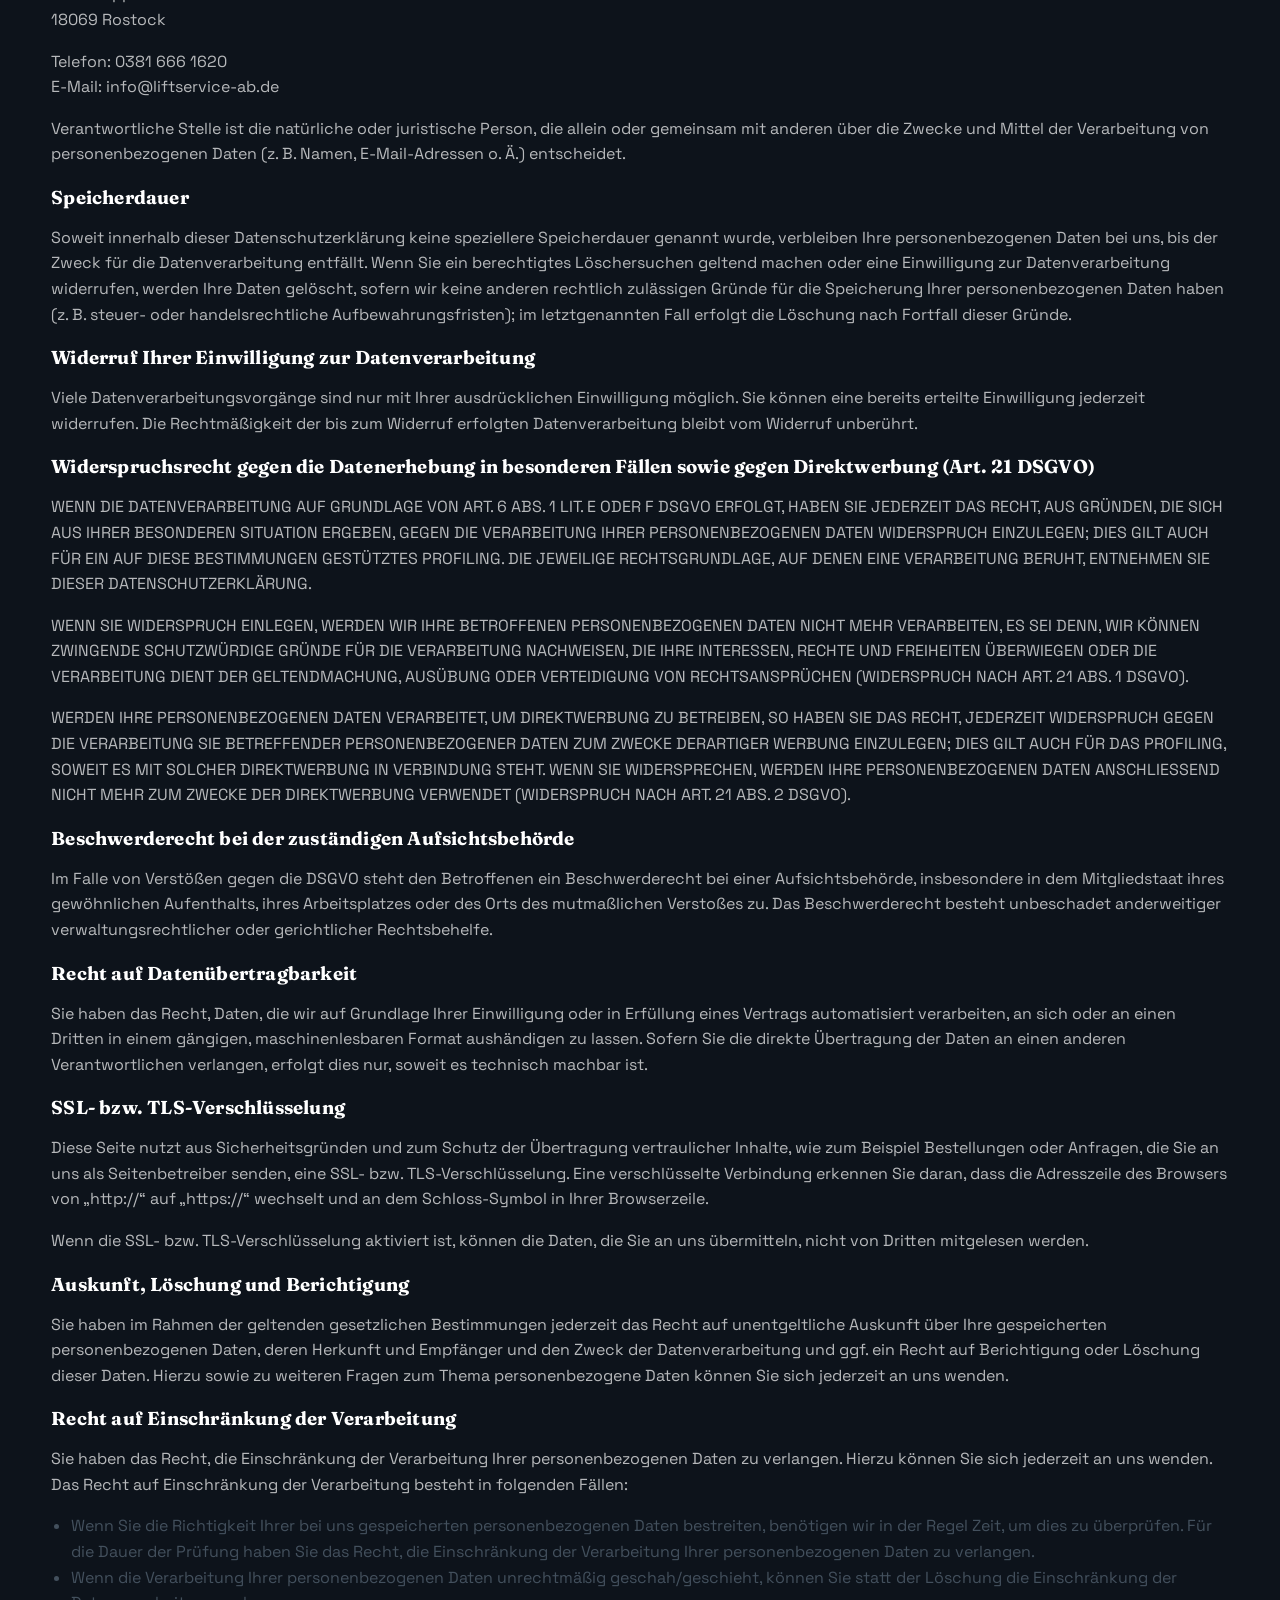
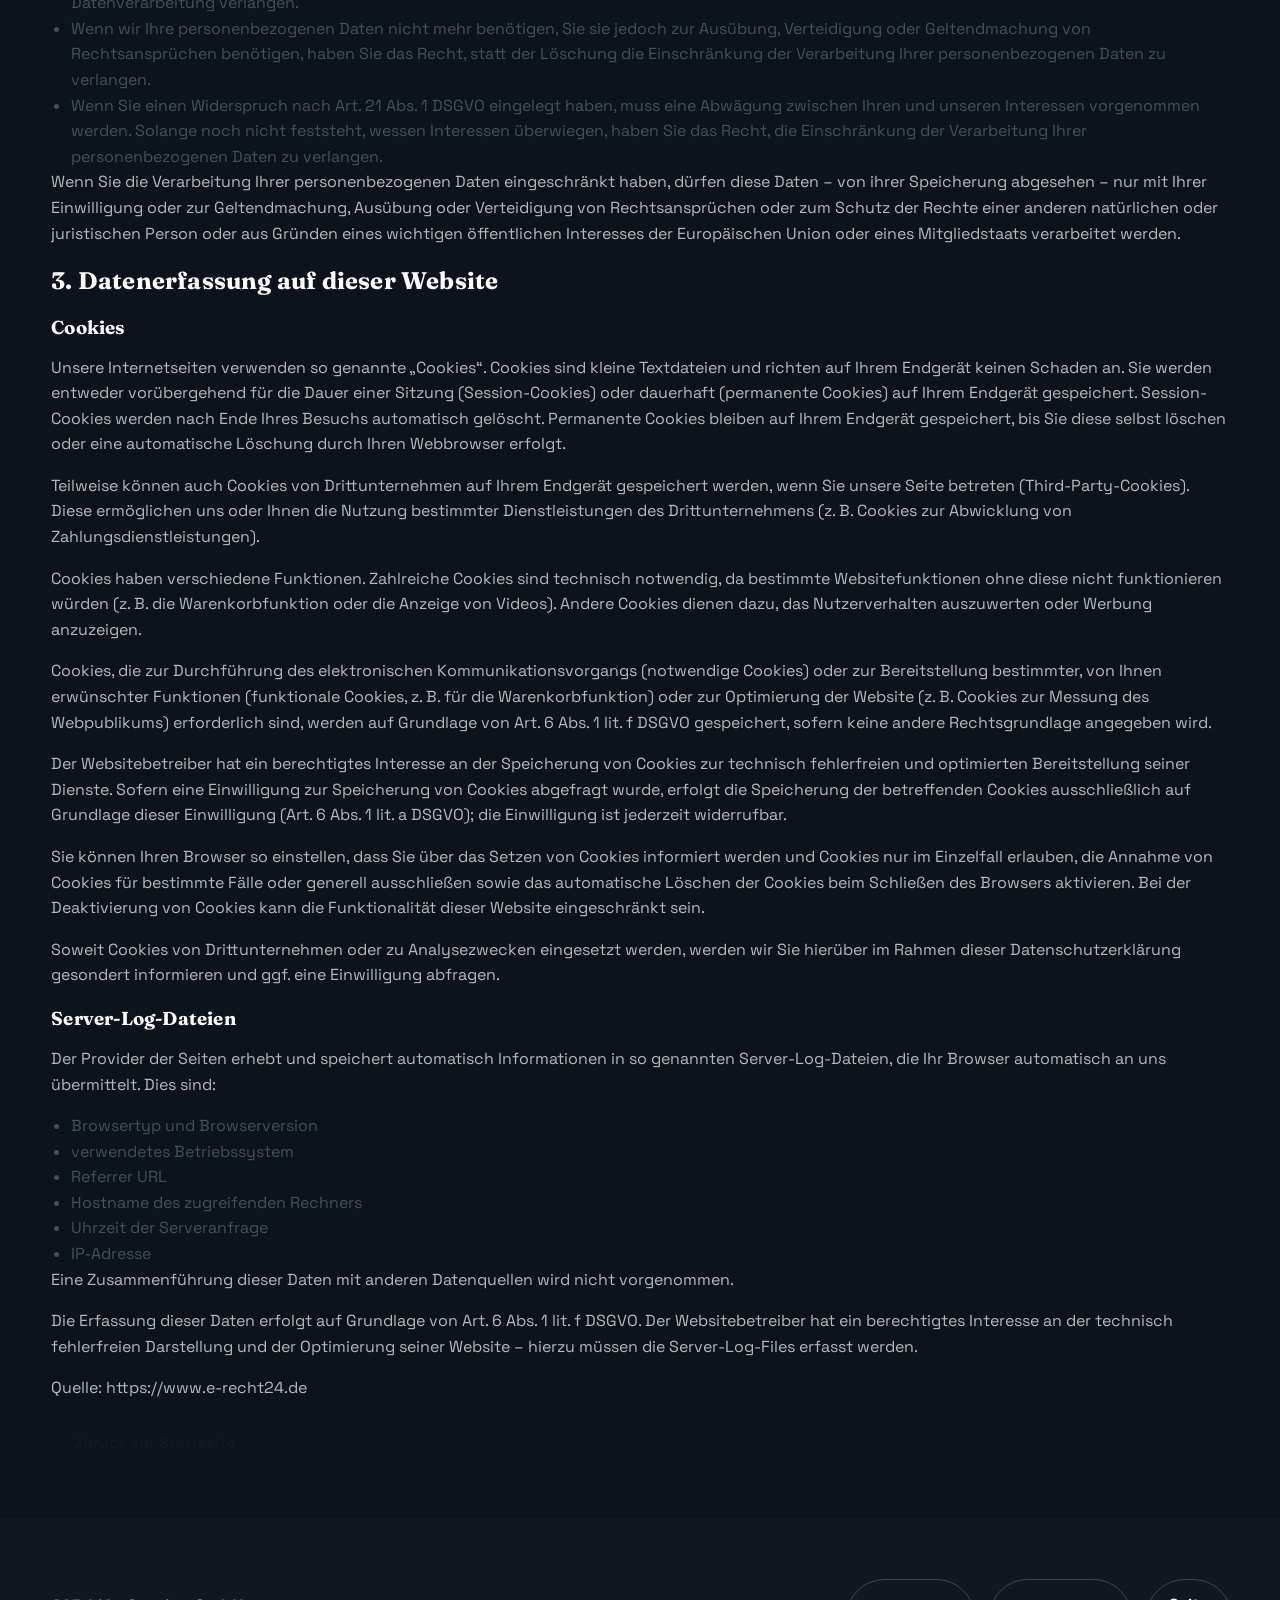
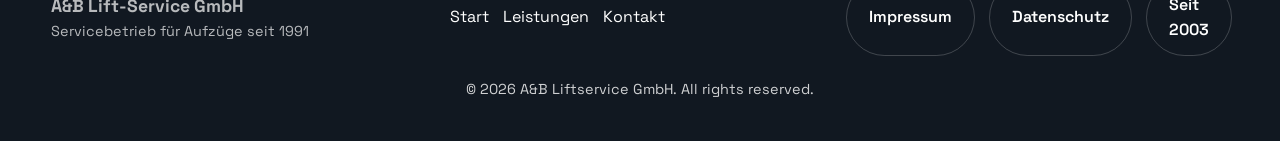
==== commit 7bdd6683: "Webseite aktualisiert" ====
--- a/datenschutz.html
+++ b/datenschutz.html
@@ -306,6 +306,7 @@
       <div class="footer-legal">
         <a class="btn ghost" href="impressum.html">Impressum</a>
         <a class="btn ghost" href="datenschutz.html">Datenschutz</a>
+        <a class="btn ghost" href="seit-2003.html">Seit 2003</a>
       </div>
     </div>
     <div class="container footer-meta">
--- a/styles.css
+++ b/styles.css
@@ -451,6 +451,10 @@
   z-index: 1;
 }
 
+.hero-bg::before {
+  content: none;
+}
+
 .hero-grid {
   position: relative;
   z-index: 2;
@@ -823,11 +827,14 @@
   display: inline-flex;
   align-items: center;
   gap: 6px;
-  padding: 8px 14px;
+  justify-content: center;
+  width: 150px;
+  padding: 5px 10px;
   border-radius: 999px;
   background: #fff;
   color: var(--accent-dark);
   font-weight: 600;
+  font-size: 0.88rem;
   text-decoration: none;
   transition: transform 0.2s ease, box-shadow 0.2s ease;
 }
@@ -944,6 +951,11 @@
   display: flex;
   gap: 14px;
   flex-wrap: wrap;
+}
+
+.footer-legal {
+  justify-content: center;
+  flex-wrap: nowrap;
 }
 
 .footer-links a {
@@ -1022,4 +1034,9 @@
     flex-direction: column;
     align-items: stretch;
   }
-}
+
+  .footer-legal {
+    flex-wrap: wrap;
+    justify-content: center;
+  }
+}
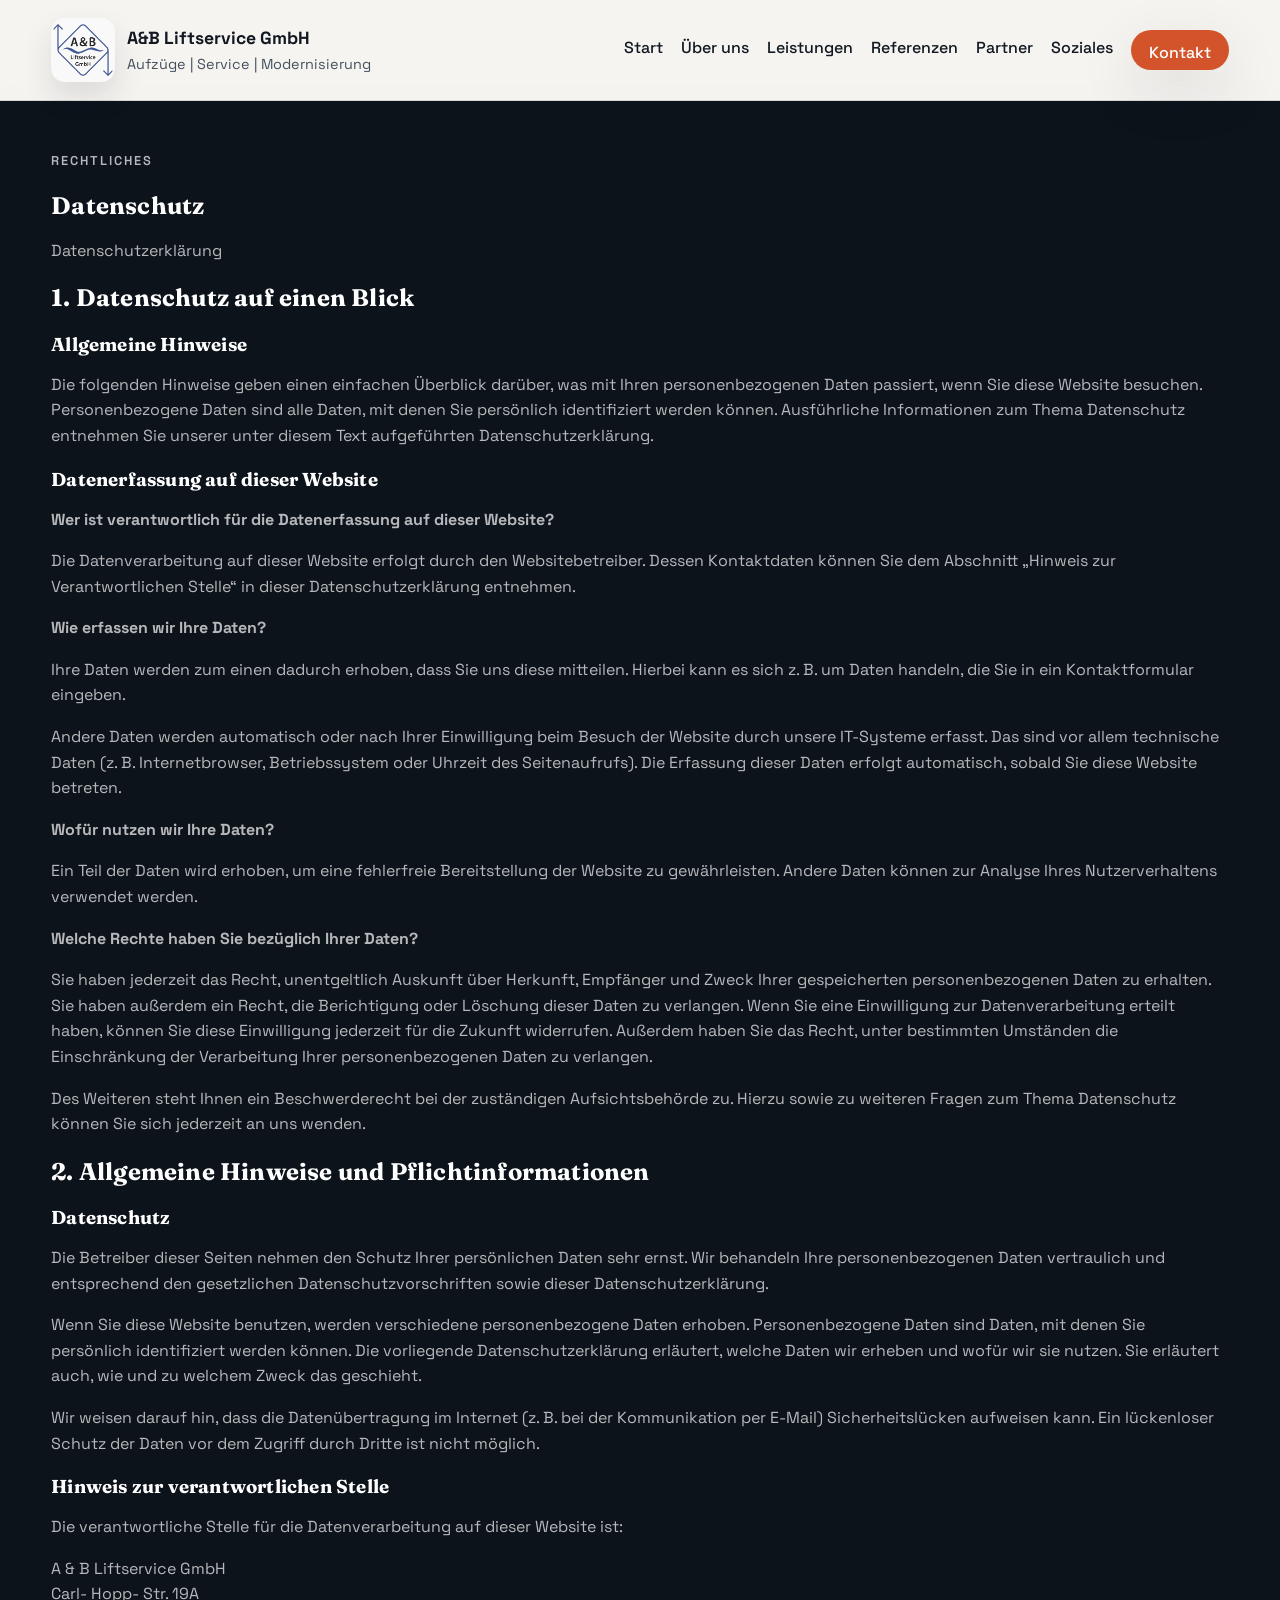
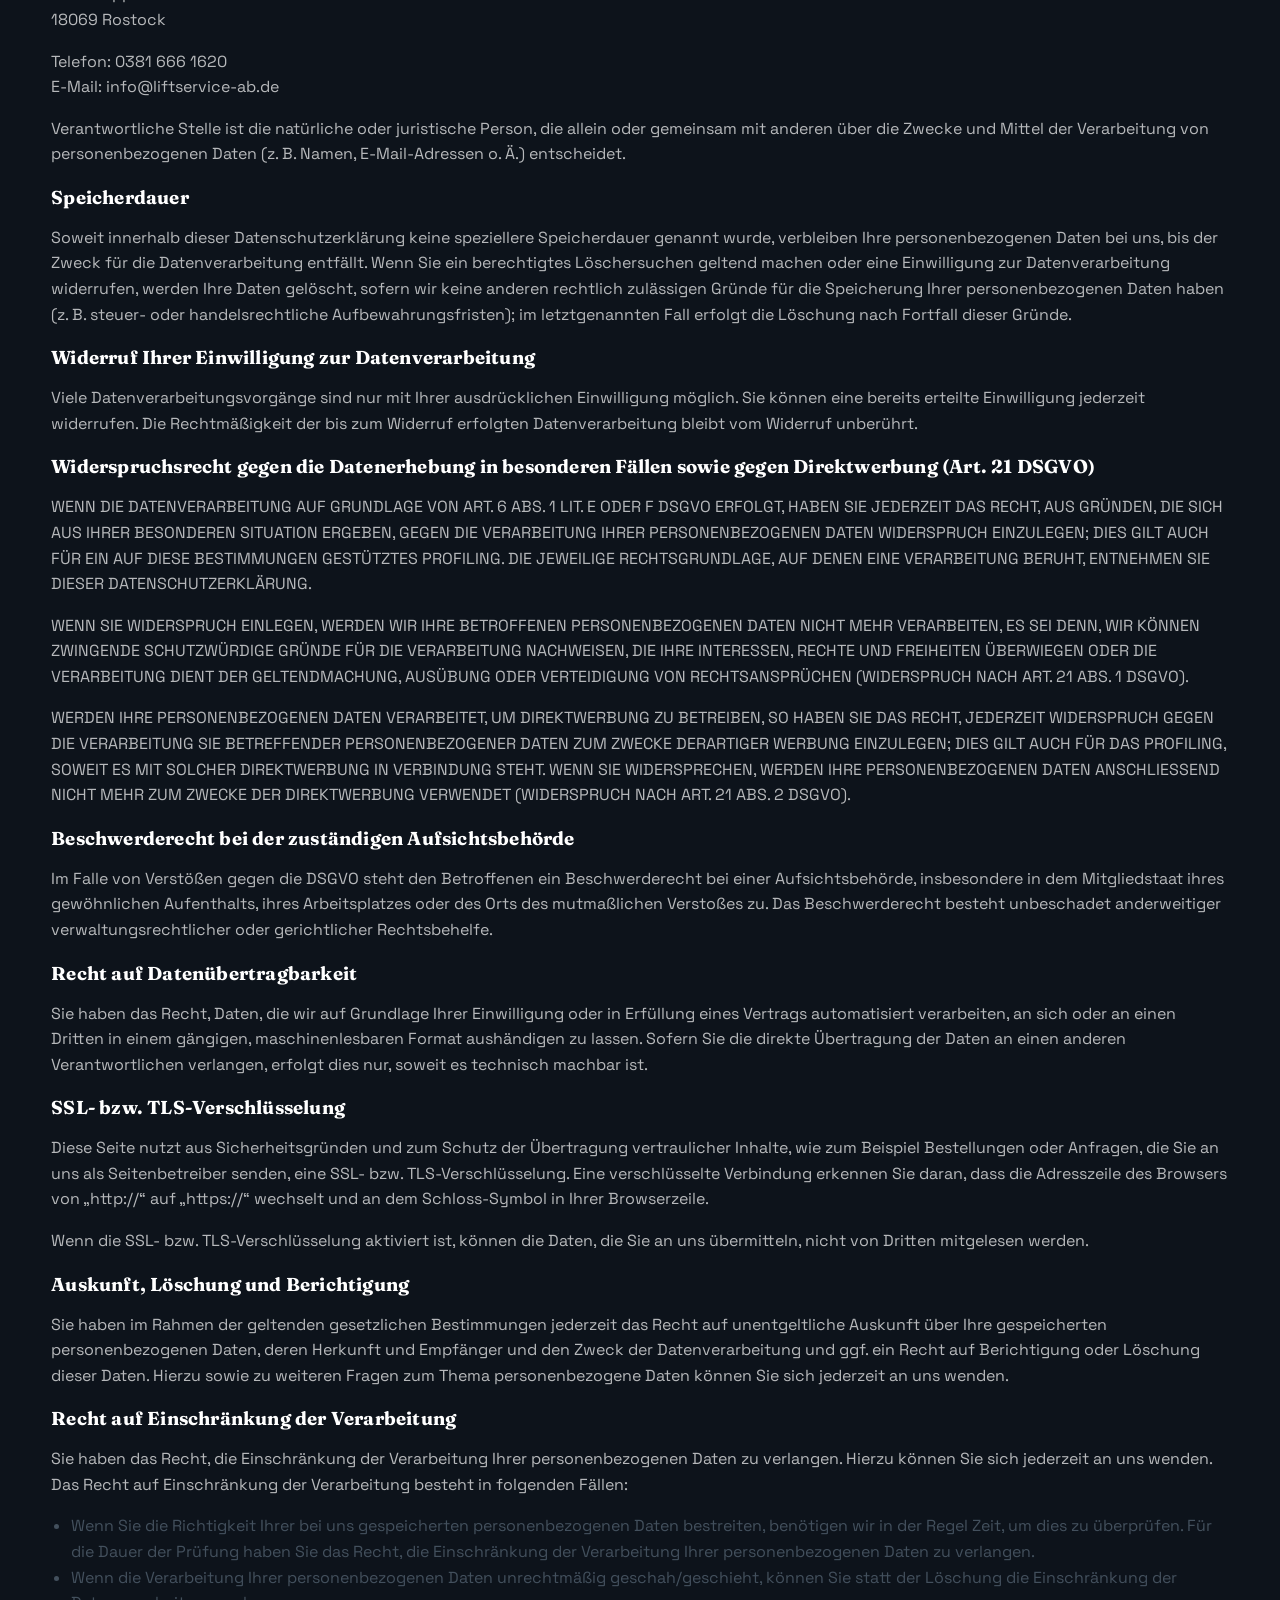
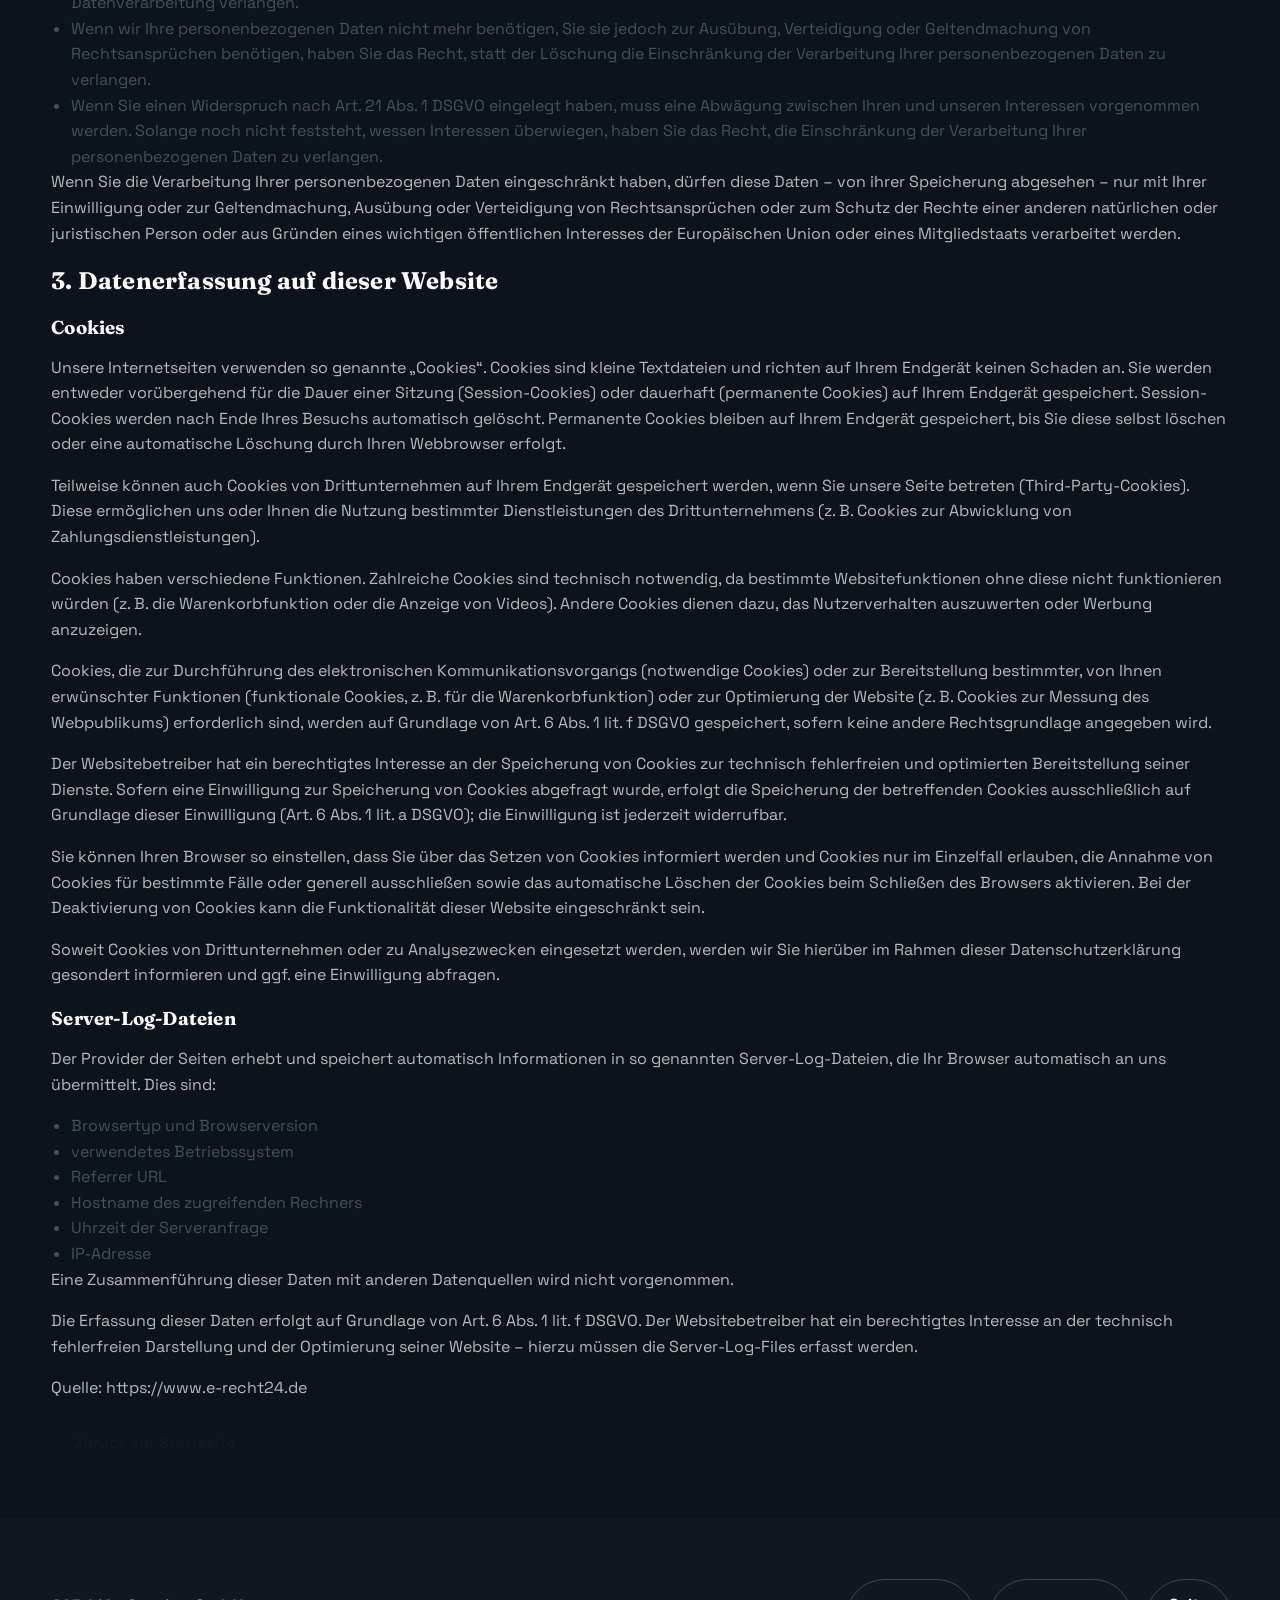
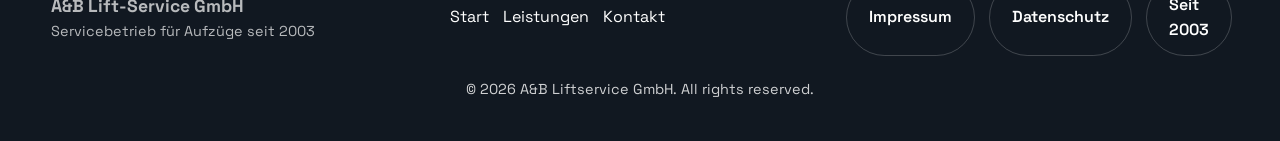
==== commit 943078ea: "Webseite aktualisiert: robots.txt, sitemap.xml und Vercel-Konfiguration Co-Authored-By: Claude Opus " ====
--- a/datenschutz.html
+++ b/datenschutz.html
@@ -6,6 +6,8 @@
   <meta name="viewport" content="width=device-width, initial-scale=1" />
   <title>Datenschutz – A&B Liftservice GmbH</title>
   <meta name="description" content="Datenschutzhinweise der A&B Liftservice GmbH." />
+  <meta name="robots" content="index,follow,max-image-preview:large" />
+  <link rel="canonical" href="/datenschutz.html" />
   <link rel="preconnect" href="https://fonts.googleapis.com" />
   <link rel="preconnect" href="https://fonts.gstatic.com" crossorigin />
   <link
@@ -296,7 +298,7 @@
     <div class="container footer-inner">
       <div>
         <p class="brand-title">A&B Lift-Service GmbH</p>
-        <p class="brand-sub">Servicebetrieb für Aufzüge seit 1991</p>
+        <p class="brand-sub">Servicebetrieb für Aufzüge seit 2003</p>
       </div>
       <div class="footer-links">
         <a href="index.html#start">Start</a>
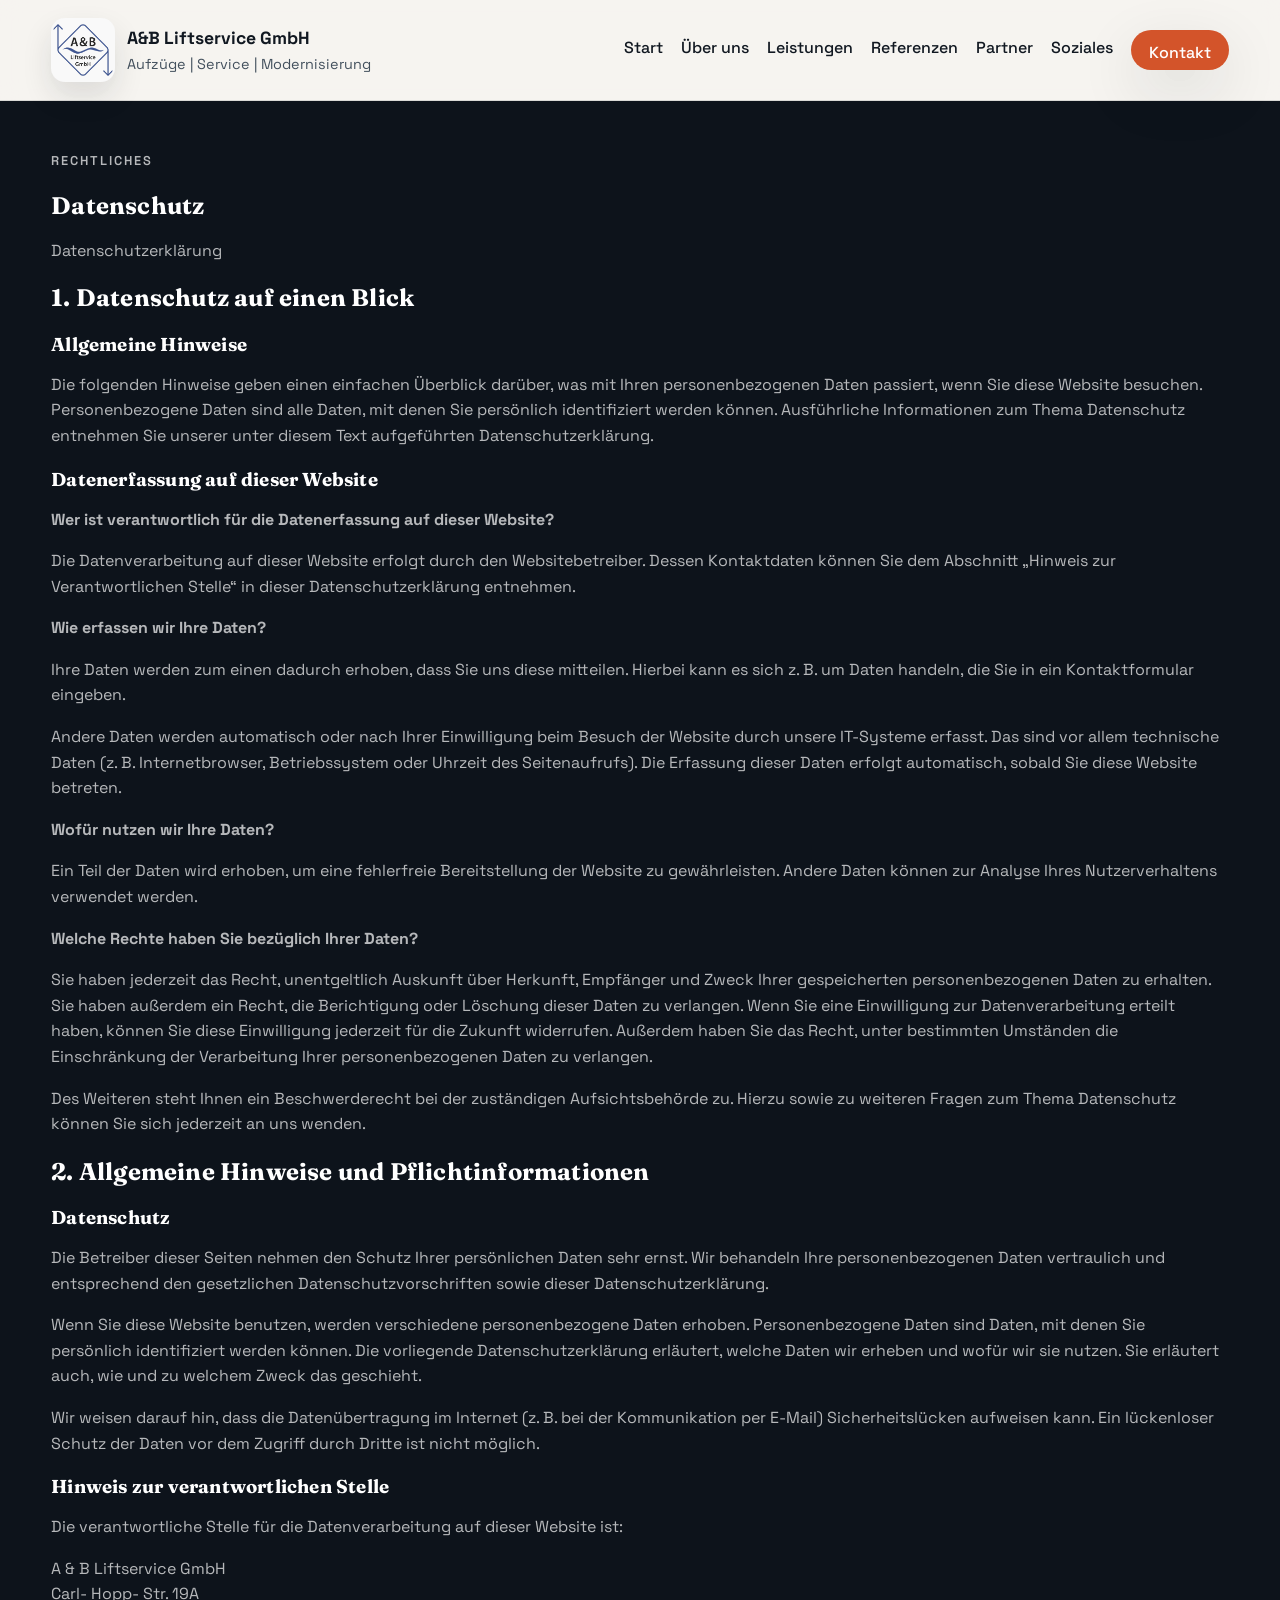
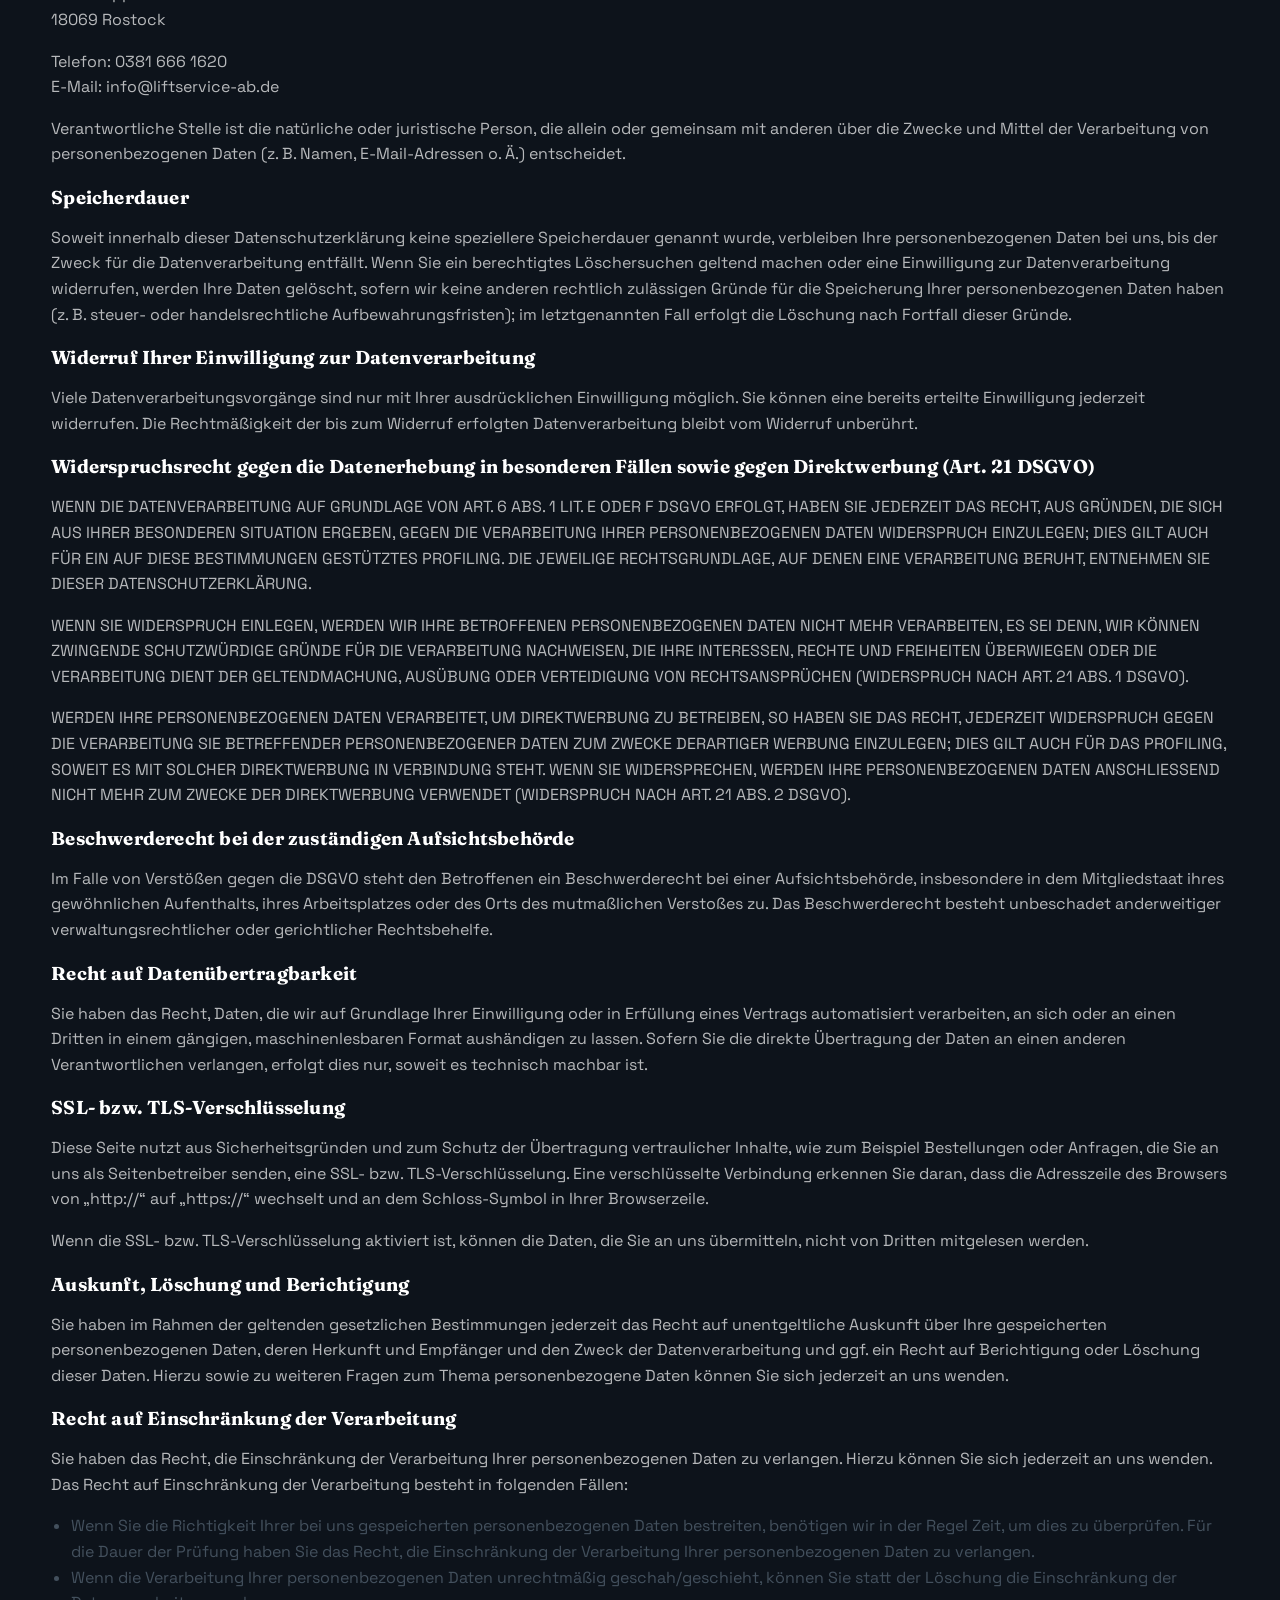
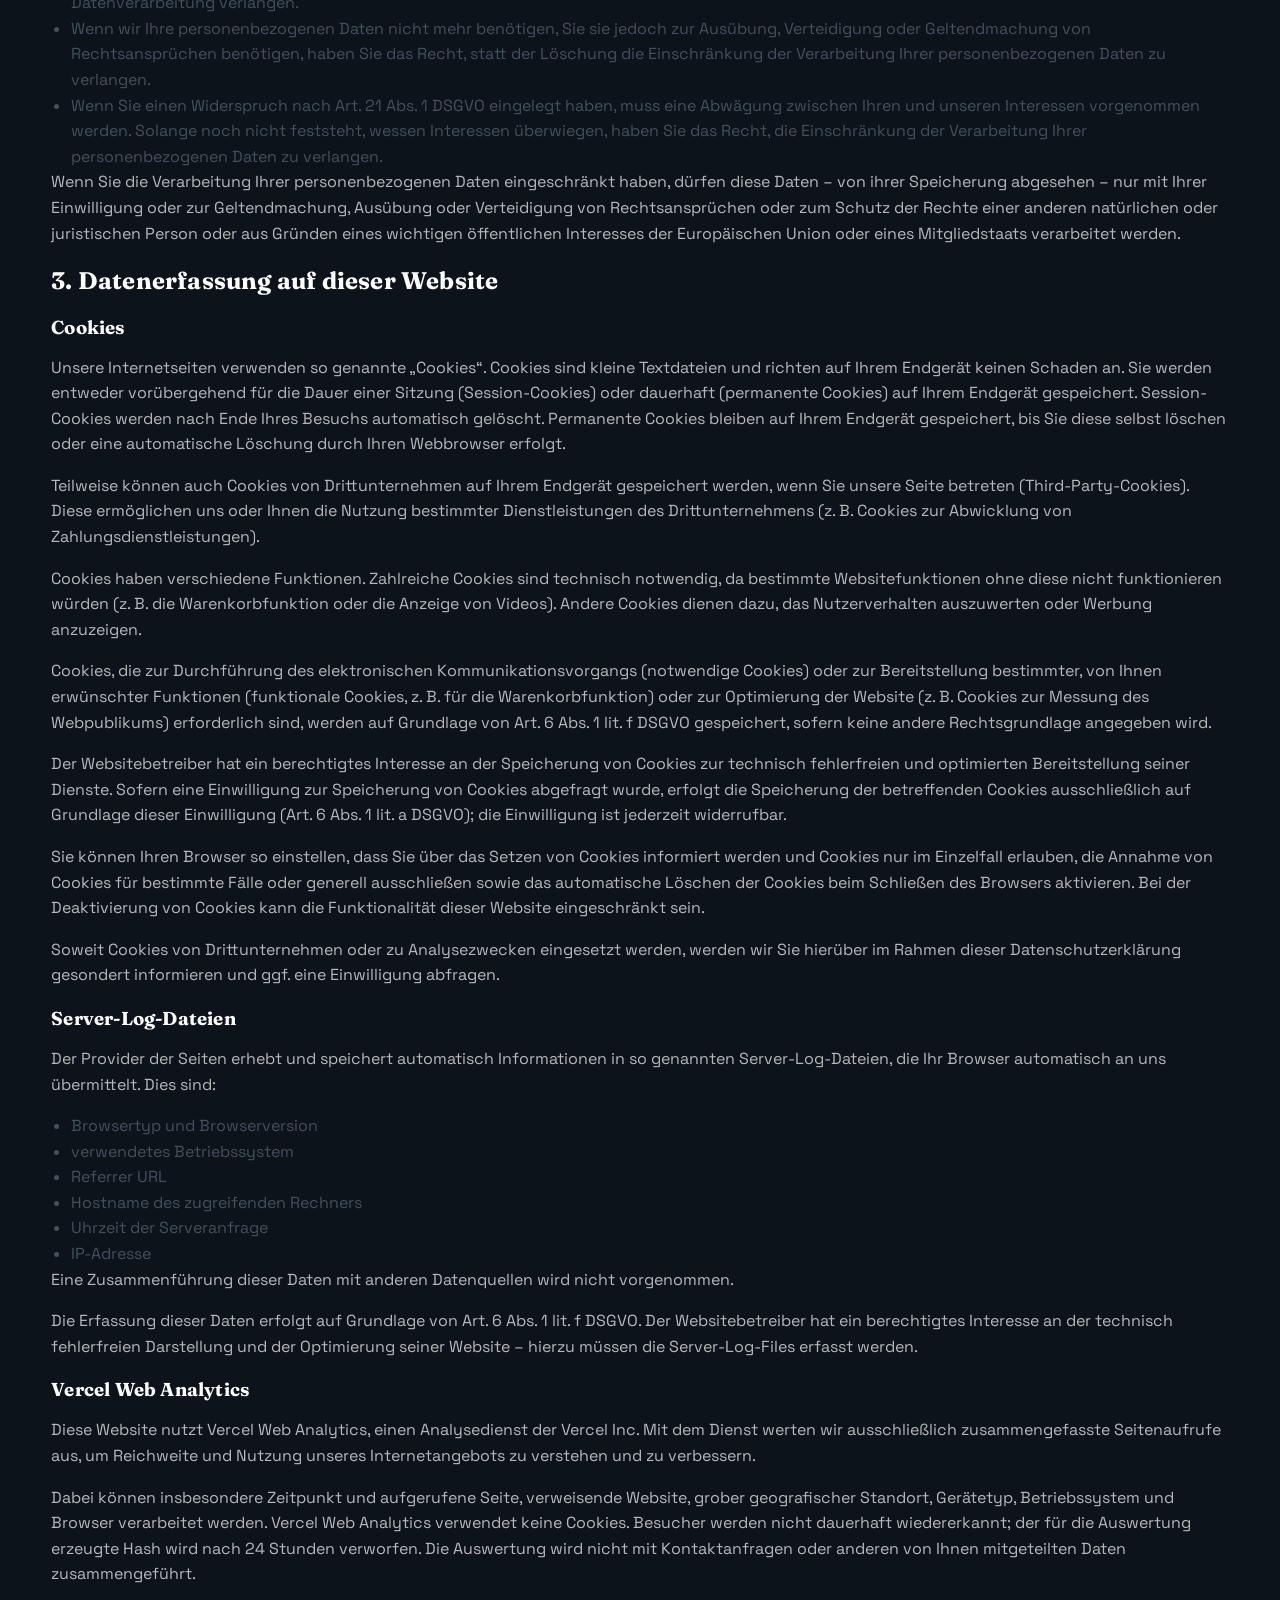
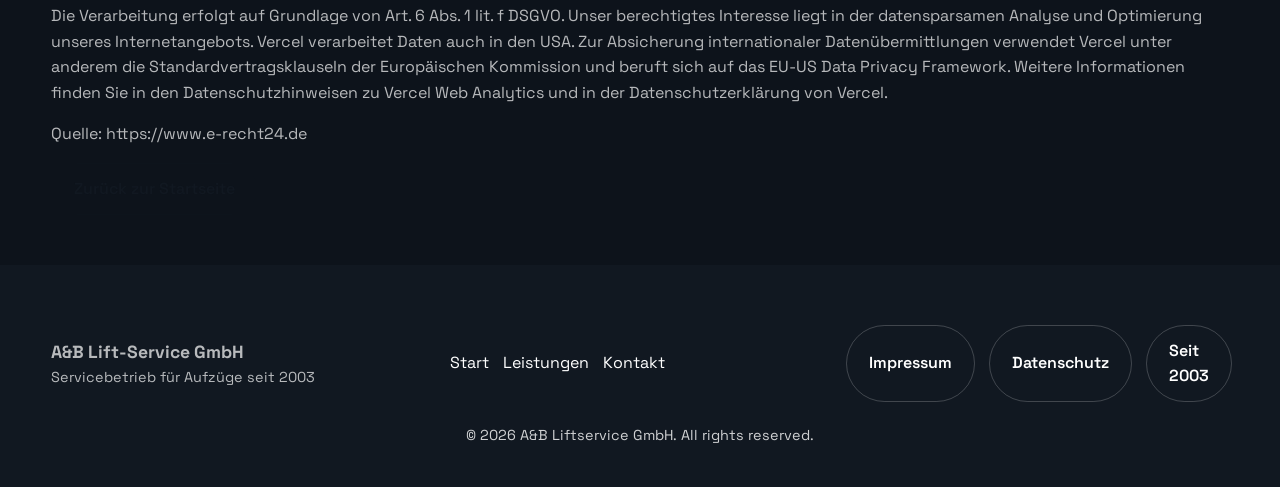
==== commit 74c23264: "Vercel Web Analytics integrieren" ====
--- a/datenschutz.html
+++ b/datenschutz.html
@@ -288,6 +288,29 @@
           ein berechtigtes Interesse an der technisch fehlerfreien Darstellung und der Optimierung seiner Website –
           hierzu müssen die Server-Log-Files erfasst werden.
         </p>
+        <h3>Vercel Web Analytics</h3>
+        <p>
+          Diese Website nutzt Vercel Web Analytics, einen Analysedienst der Vercel Inc. Mit dem Dienst werten wir
+          ausschließlich zusammengefasste Seitenaufrufe aus, um Reichweite und Nutzung unseres Internetangebots zu
+          verstehen und zu verbessern.
+        </p>
+        <p>
+          Dabei können insbesondere Zeitpunkt und aufgerufene Seite, verweisende Website, grober geografischer
+          Standort, Gerätetyp, Betriebssystem und Browser verarbeitet werden. Vercel Web Analytics verwendet keine
+          Cookies. Besucher werden nicht dauerhaft wiedererkannt; der für die Auswertung erzeugte Hash wird nach
+          24 Stunden verworfen. Die Auswertung wird nicht mit Kontaktanfragen oder anderen von Ihnen mitgeteilten
+          Daten zusammengeführt.
+        </p>
+        <p>
+          Die Verarbeitung erfolgt auf Grundlage von Art. 6 Abs. 1 lit. f DSGVO. Unser berechtigtes Interesse liegt
+          in der datensparsamen Analyse und Optimierung unseres Internetangebots. Vercel verarbeitet Daten auch in
+          den USA. Zur Absicherung internationaler Datenübermittlungen verwendet Vercel unter anderem die
+          Standardvertragsklauseln der Europäischen Kommission und beruft sich auf das EU-US Data Privacy Framework.
+          Weitere Informationen finden Sie in den
+          <a href="https://vercel.com/docs/analytics/privacy-policy" target="_blank" rel="noopener noreferrer">Datenschutzhinweisen zu Vercel Web Analytics</a>
+          und in der
+          <a href="https://vercel.com/legal/privacy-notice" target="_blank" rel="noopener noreferrer">Datenschutzerklärung von Vercel</a>.
+        </p>
         <p>Quelle: https://www.e-recht24.de</p>
         <a class="btn ghost" href="index.html#start">Zurück zur Startseite</a>
       </div>
@@ -316,6 +339,10 @@
     </div>
   </footer>
 
+  <script>
+    window.va = window.va || function () { (window.vaq = window.vaq || []).push(arguments); };
+  </script>
+  <script defer src="/_vercel/insights/script.js"></script>
   <script src="script.js"></script>
 </body>
 
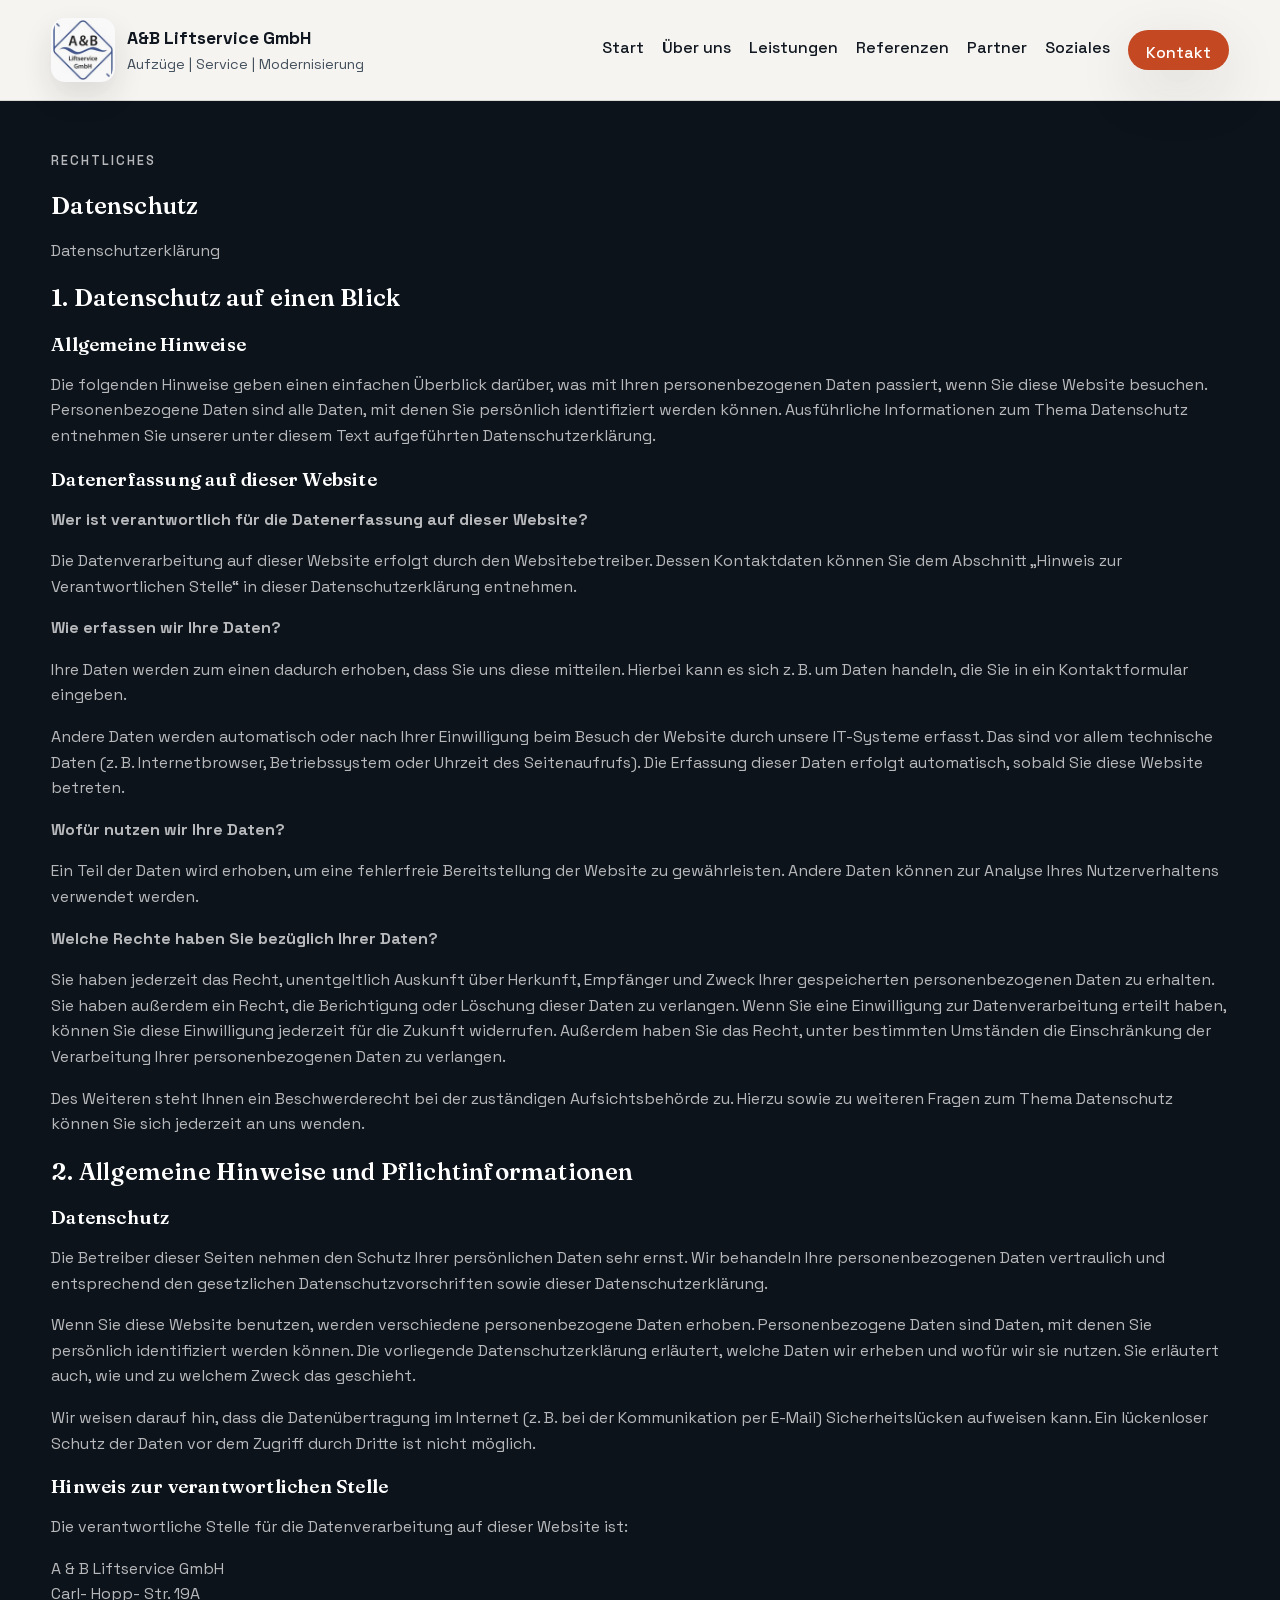
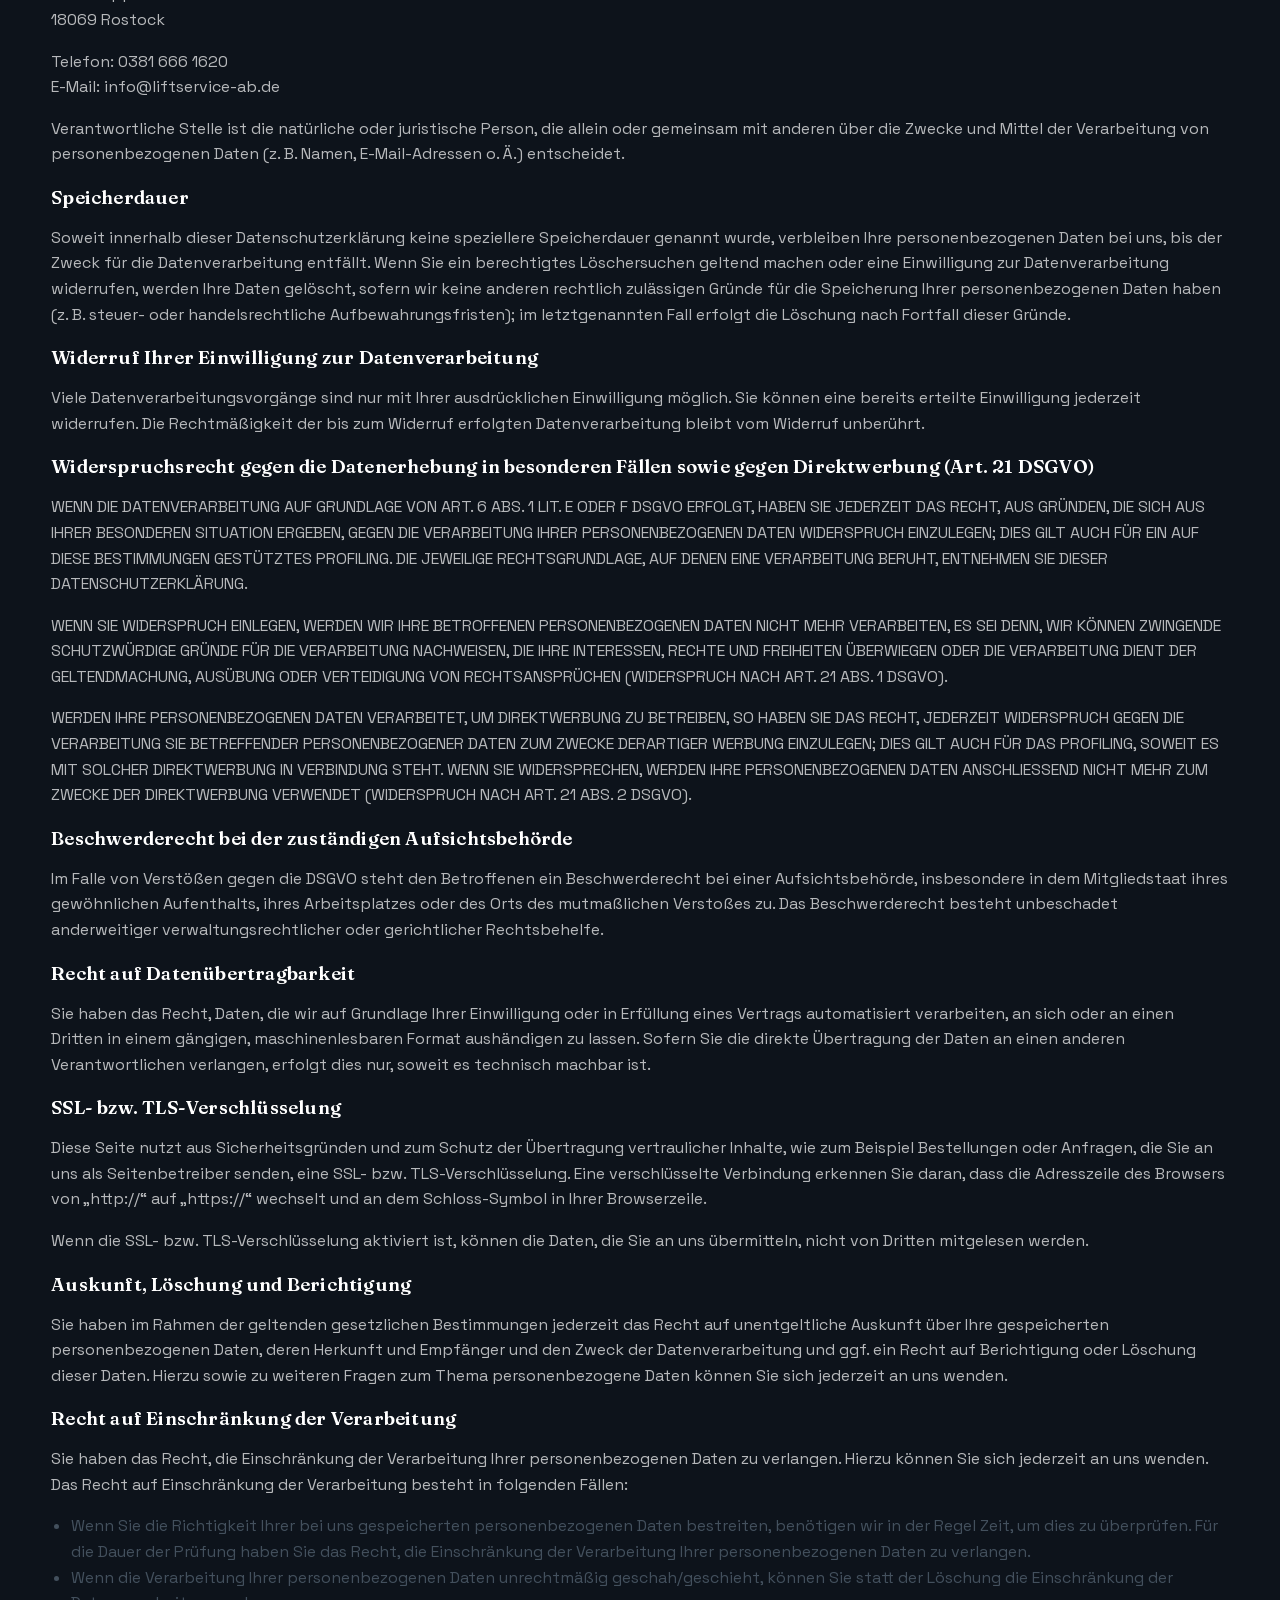
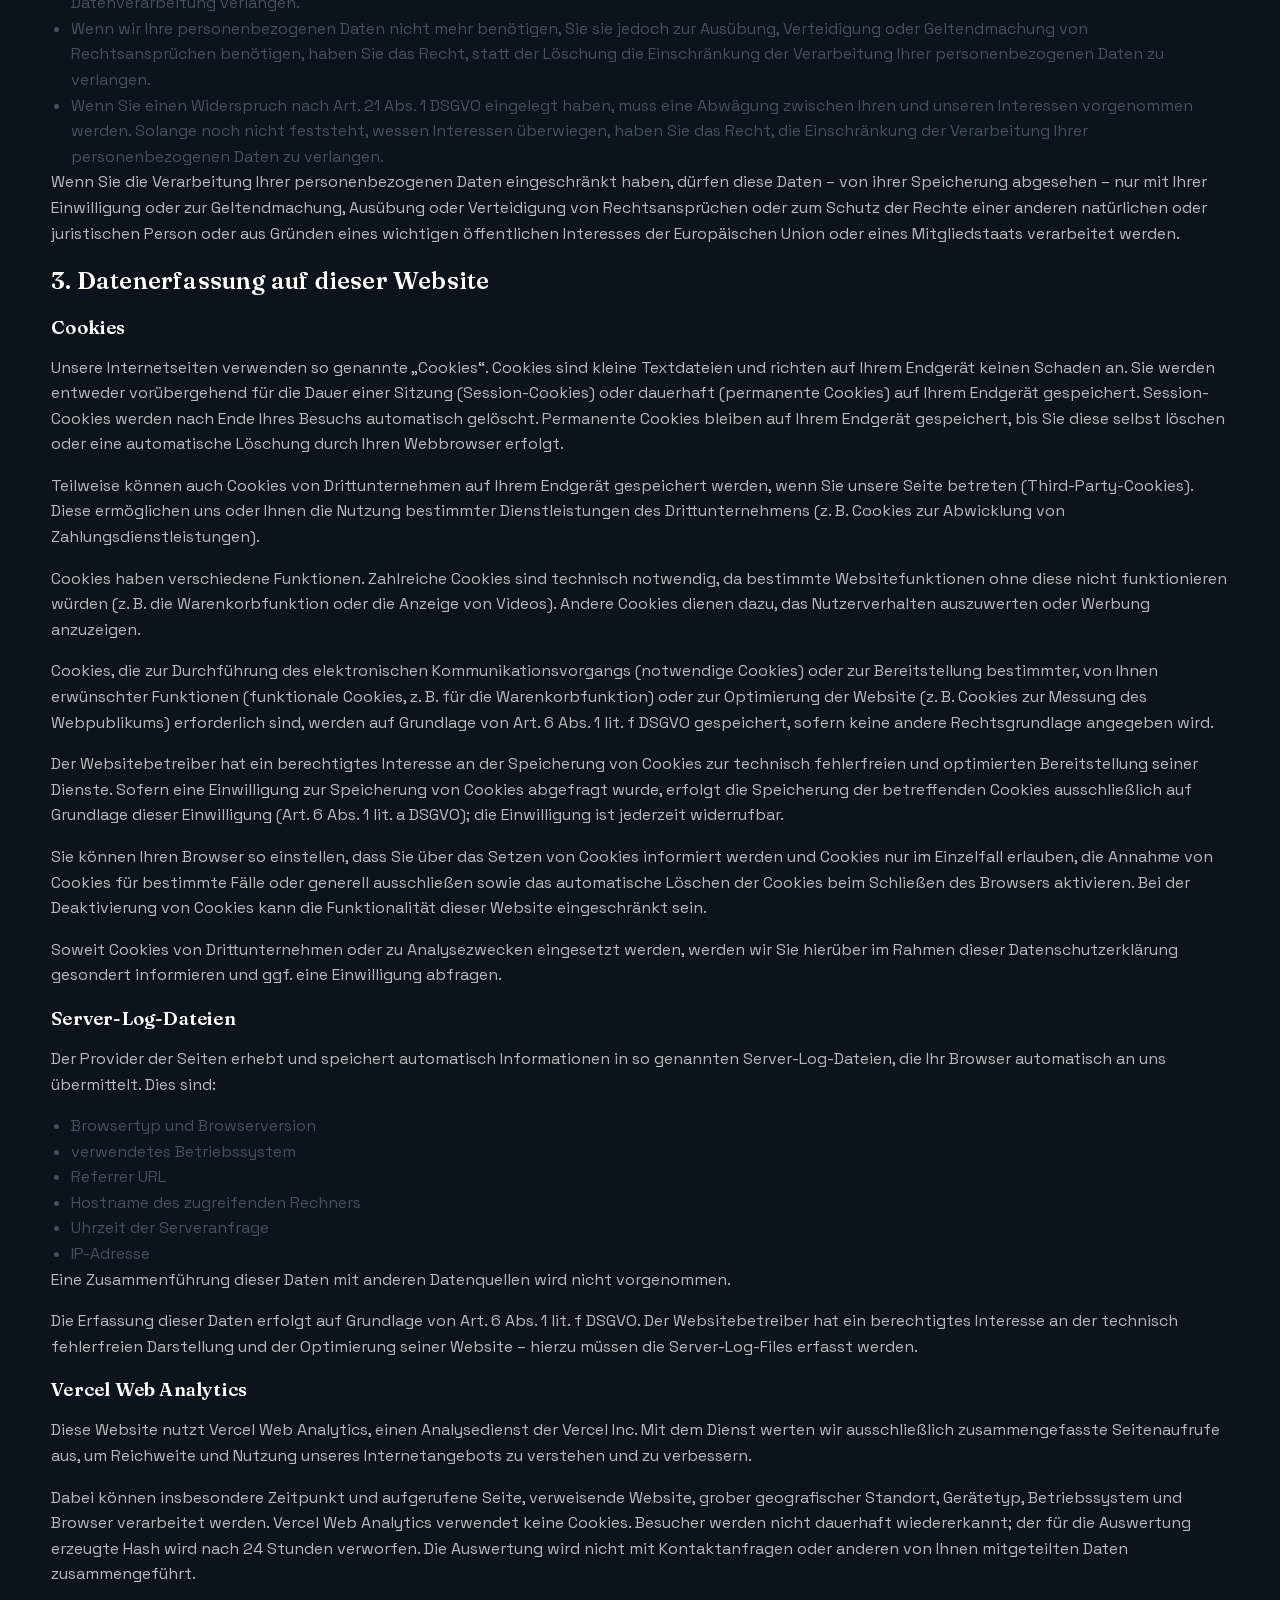
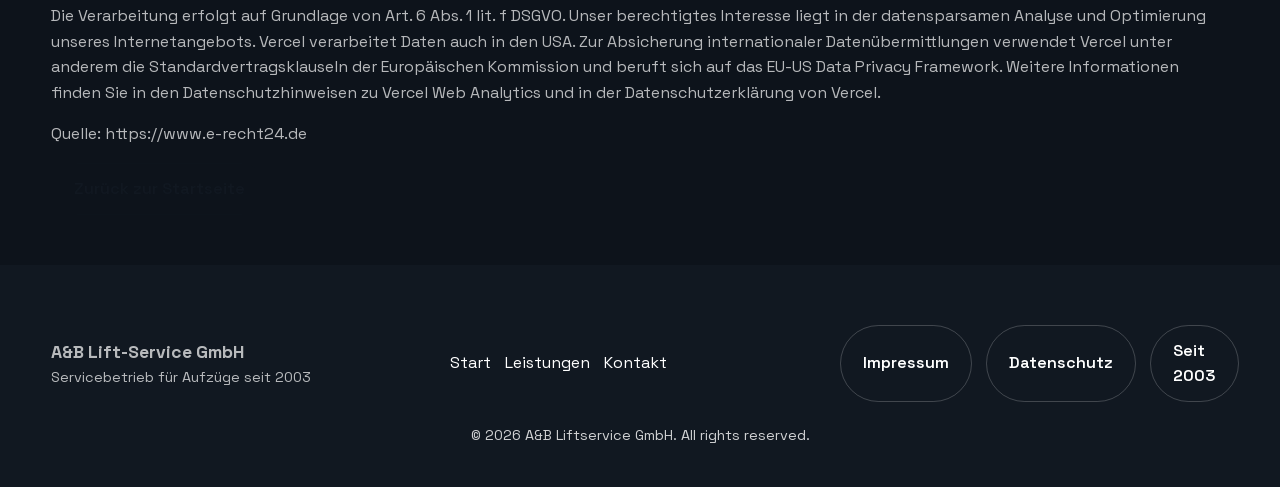
==== commit 4a4eb44a: "Favicon aus Logo hinzugefügt, SEO- und Performance-Optimierungen Co-Authored-By: Claude Opus 5 <nore" ====
--- a/datenschutz.html
+++ b/datenschutz.html
@@ -7,13 +7,12 @@
   <title>Datenschutz – A&B Liftservice GmbH</title>
   <meta name="description" content="Datenschutzhinweise der A&B Liftservice GmbH." />
   <meta name="robots" content="index,follow,max-image-preview:large" />
-  <link rel="canonical" href="/datenschutz.html" />
-  <link rel="preconnect" href="https://fonts.googleapis.com" />
-  <link rel="preconnect" href="https://fonts.gstatic.com" crossorigin />
-  <link
-    href="https://fonts.googleapis.com/css2?family=Fraunces:opsz,wght@9..144,400;9..144,600&family=Space+Grotesk:wght@400;500;600;700&display=swap"
-    rel="stylesheet" />
+  <link rel="canonical" href="https://liftservice-ab.de/datenschutz.html" />
+  <link rel="icon" href="favicon.png" type="image/png" sizes="48x48" />
   <link rel="stylesheet" href="styles.css" />
+  <link rel="icon" type="image/png" sizes="32x32" href="/pictures/favicon-32x32.png" />
+  <link rel="icon" type="image/png" sizes="512x512" href="/pictures/favicon-512x512.png" />
+  <link rel="apple-touch-icon" sizes="180x180" href="/pictures/apple-touch-icon.png" />
 </head>
 
 <body>
@@ -22,7 +21,7 @@
   <header class="site-header">
     <div class="container header-inner">
       <div class="brand">
-        <img src="pictures/logo-ab-liftservice.jpg" alt="AB Liftservice GmbH Logo" />
+        <img src="pictures/optimized/logo-128.avif" width="128" height="128" alt="A&amp;B Liftservice GmbH Logo" />
         <div>
           <p class="brand-title">A&B Liftservice GmbH</p>
           <p class="brand-sub">Aufzüge | Service | Modernisierung</p>
@@ -343,7 +342,7 @@
     window.va = window.va || function () { (window.vaq = window.vaq || []).push(arguments); };
   </script>
   <script defer src="/_vercel/insights/script.js"></script>
-  <script src="script.js"></script>
+  <script src="script.js" defer></script>
 </body>
 
 </html>
--- a/styles.css
+++ b/styles.css
@@ -1,9 +1,25 @@
+@font-face {
+  font-family: "Fraunces";
+  font-style: normal;
+  font-weight: 400 600;
+  font-display: swap;
+  src: url("assets/fonts/fraunces-latin-variable.woff2") format("woff2");
+}
+
+@font-face {
+  font-family: "Space Grotesk";
+  font-style: normal;
+  font-weight: 400 700;
+  font-display: swap;
+  src: url("assets/fonts/space-grotesk-latin-variable.woff2") format("woff2");
+}
+
 :root {
   --bg: #f6f4f0;
   --bg-strong: #111821;
   --bg-soft: #efe9df;
   --card: #ffffff;
-  --accent: #d3542a;
+  --accent: #c44922;
   --accent-dark: #a63f1c;
   --ink: #111821;
   --ink-soft: #43505d;
@@ -273,10 +289,7 @@
 
 @media (max-width: 720px) {
   .scroll-elevator {
-    right: -12px;
-    width: 100px;
-    height: 180px;
-    opacity: 1;
+    display: none;
   }
 }
 
@@ -462,6 +475,11 @@
   gap: 40px;
   grid-template-columns: repeat(auto-fit, minmax(280px, 1fr));
   align-items: center;
+}
+
+.hero [data-reveal] {
+  opacity: 1;
+  transform: none;
 }
 
 .eyebrow {
@@ -994,6 +1012,25 @@
 [data-reveal].is-visible {
   opacity: 1;
   transform: translateY(0);
+}
+
+.sr-only {
+  position: absolute;
+  width: 1px;
+  height: 1px;
+  padding: 0;
+  margin: -1px;
+  overflow: hidden;
+  clip: rect(0, 0, 0, 0);
+  white-space: nowrap;
+  border: 0;
+}
+
+@supports (content-visibility: auto) {
+  main > .section:not(.hero) {
+    content-visibility: auto;
+    contain-intrinsic-size: auto 900px;
+  }
 }
 
 @media (max-width: 880px) {
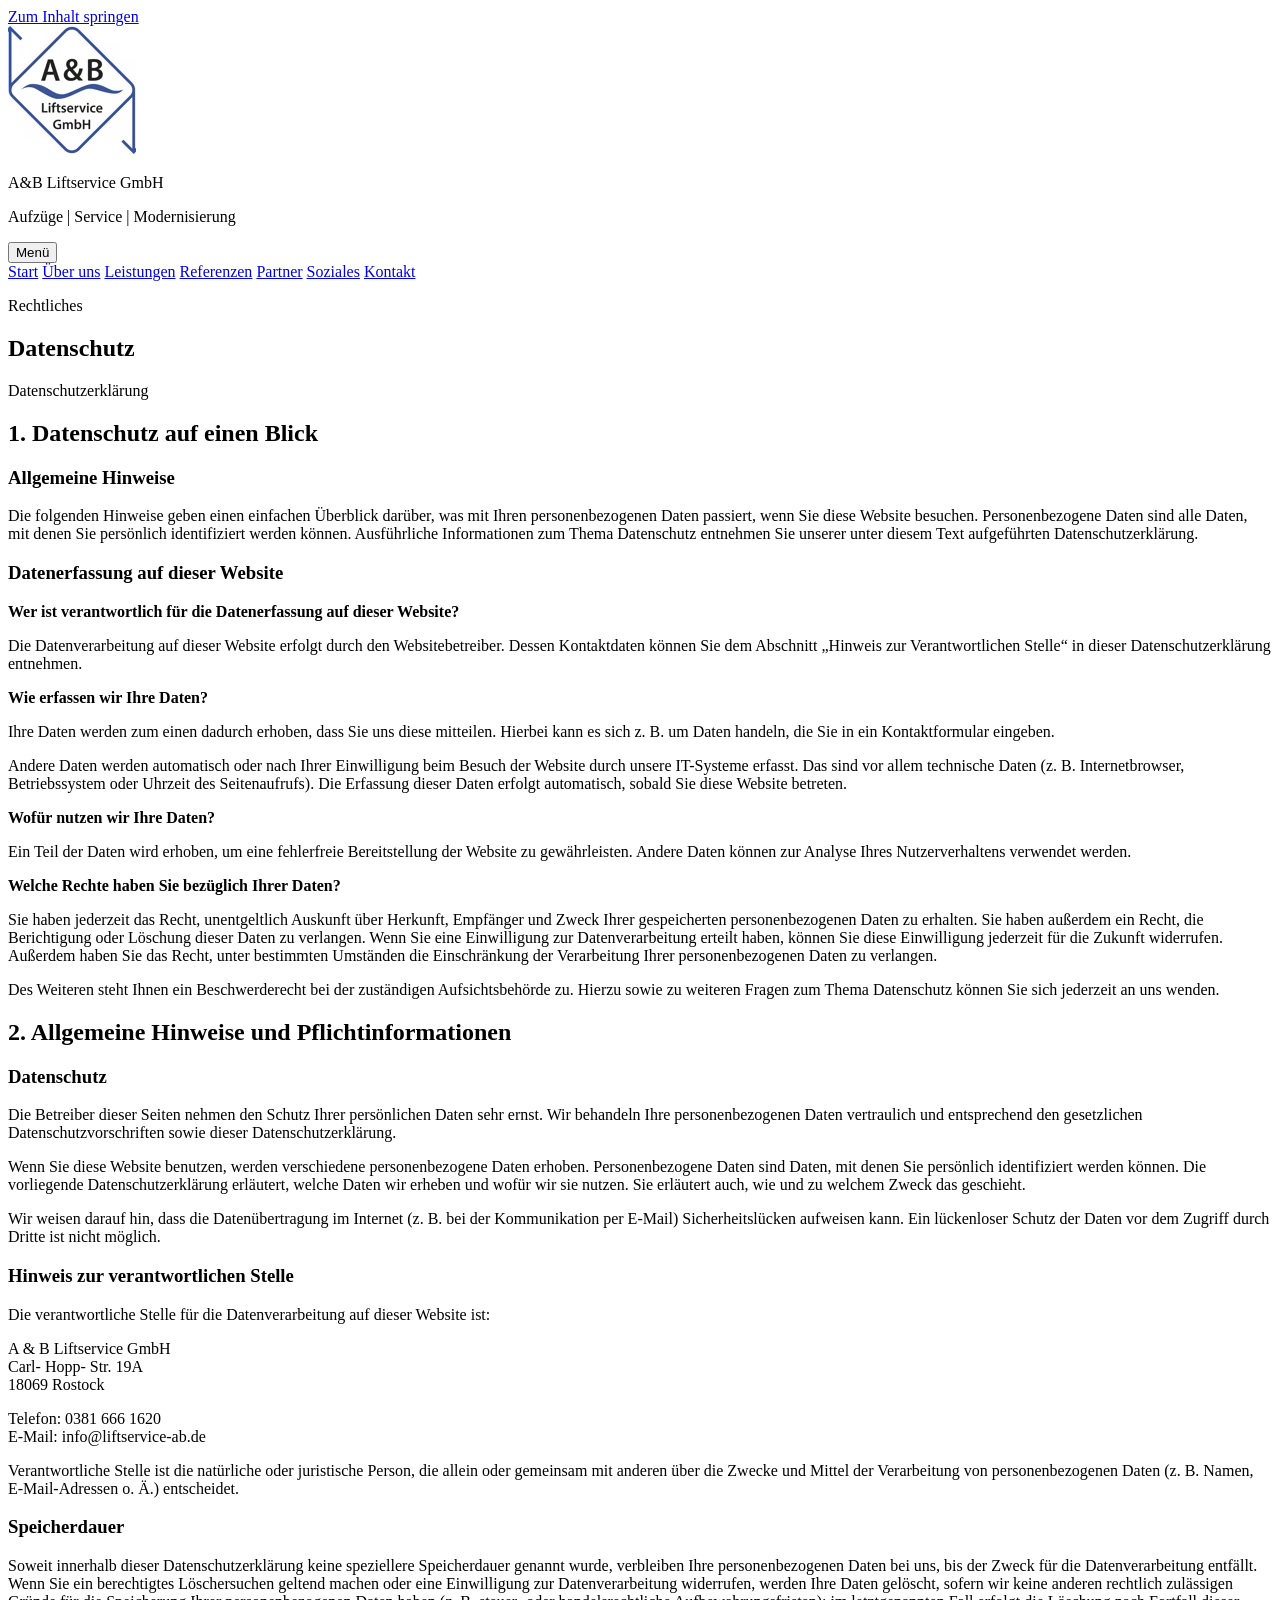
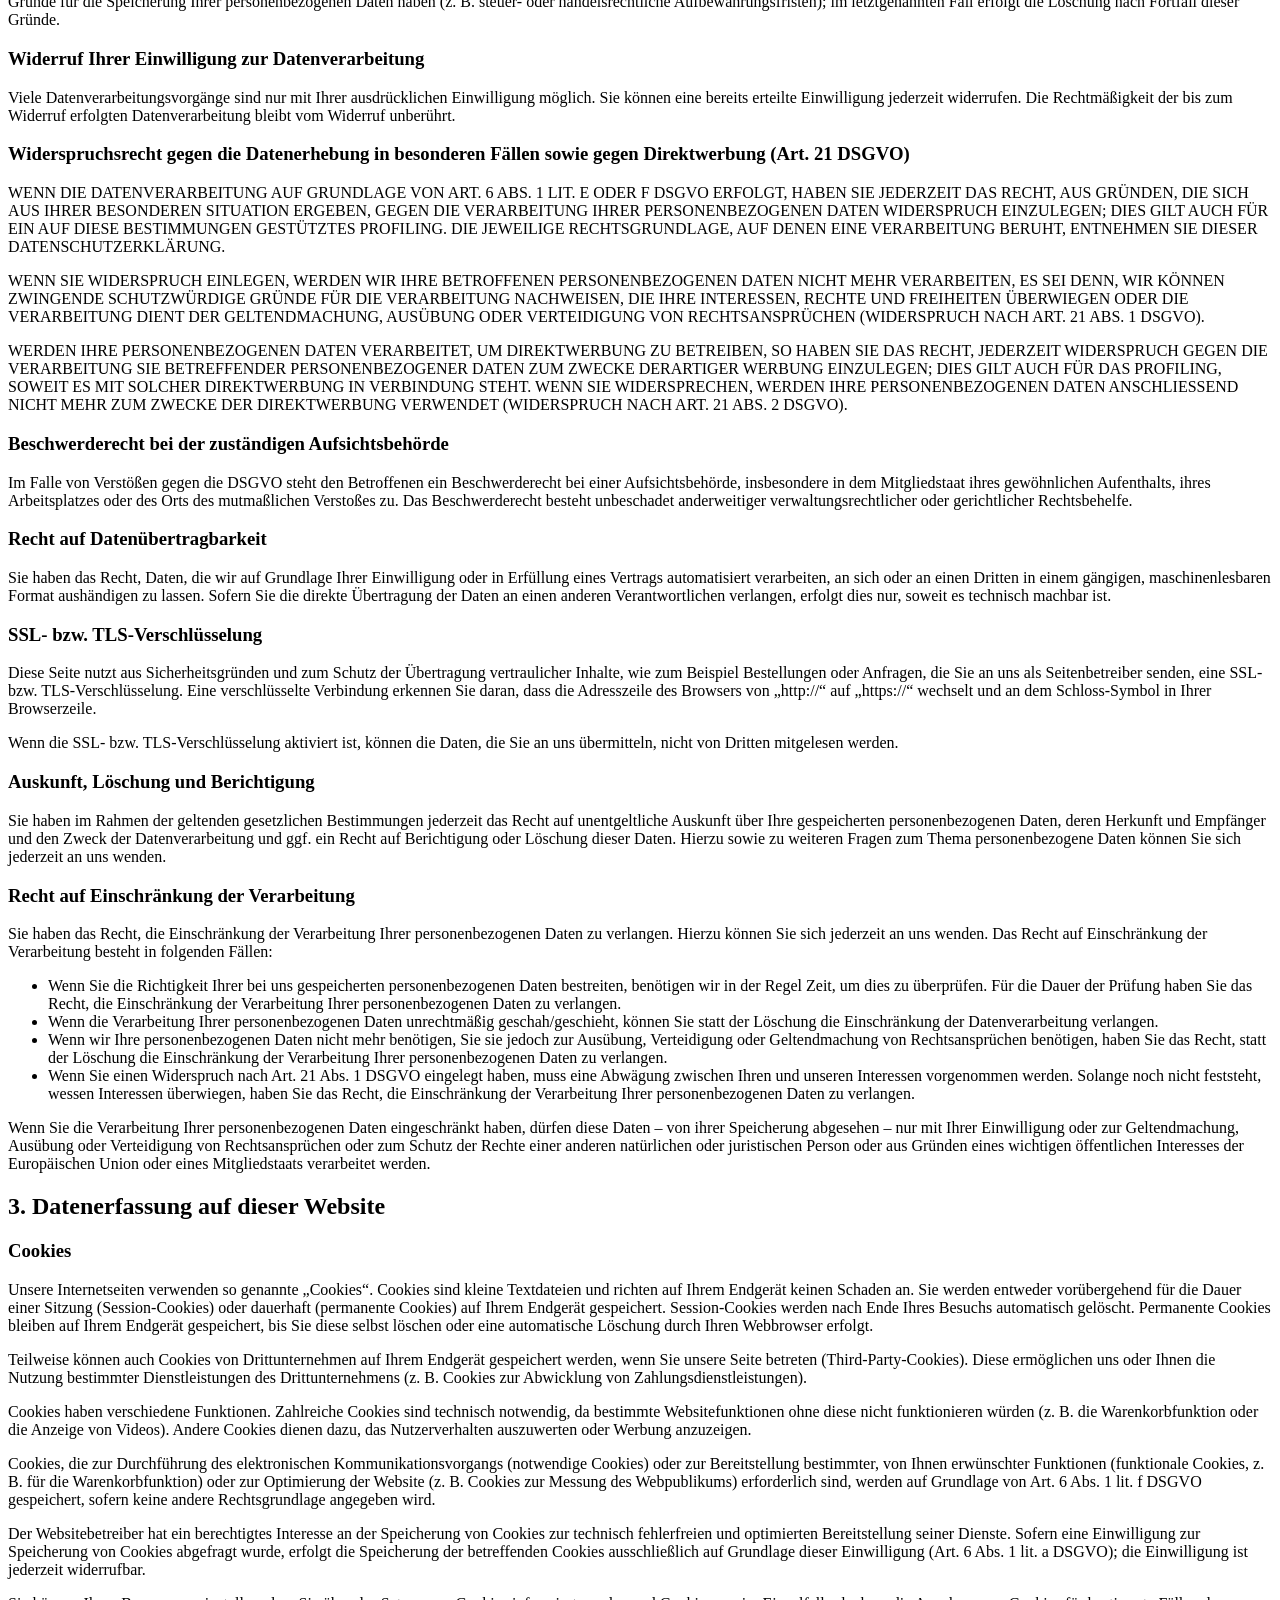
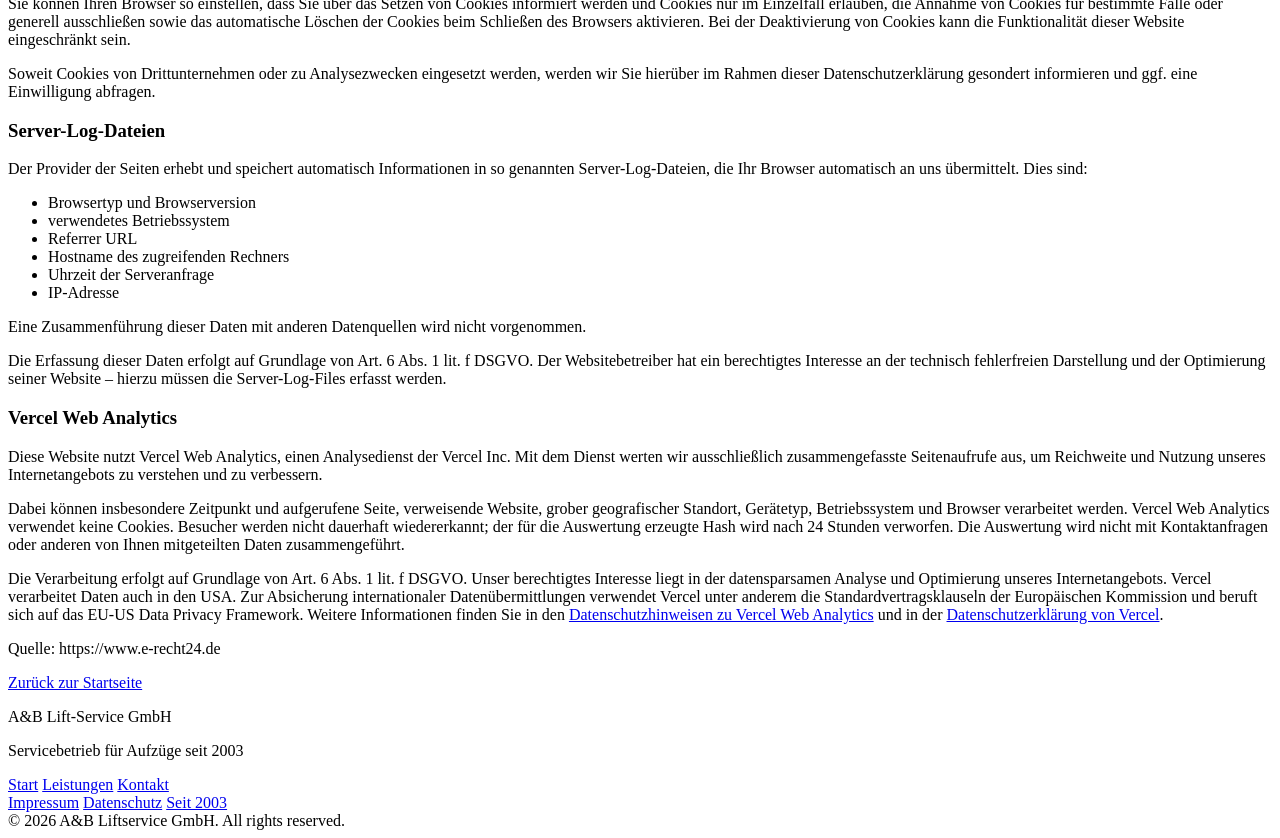
==== commit 3725e4be: "Favicon-Pfade relativ gesetzt, damit sie auch lokal funktionieren Co-Authored-By: Claude Opus 5 <nor" ====
--- a/datenschutz.html
+++ b/datenschutz.html
@@ -9,10 +9,10 @@
   <meta name="robots" content="index,follow,max-image-preview:large" />
   <link rel="canonical" href="https://liftservice-ab.de/datenschutz.html" />
   <link rel="icon" href="favicon.png" type="image/png" sizes="48x48" />
-  <link rel="stylesheet" href="styles.css" />
-  <link rel="icon" type="image/png" sizes="32x32" href="/pictures/favicon-32x32.png" />
-  <link rel="icon" type="image/png" sizes="512x512" href="/pictures/favicon-512x512.png" />
-  <link rel="apple-touch-icon" sizes="180x180" href="/pictures/apple-touch-icon.png" />
+  <link rel="stylesheet" href="styles.min.css" />
+  <link rel="icon" type="image/png" sizes="32x32" href="pictures/favicon-32x32.png" />
+  <link rel="icon" type="image/png" sizes="512x512" href="pictures/favicon-512x512.png" />
+  <link rel="apple-touch-icon" sizes="180x180" href="pictures/apple-touch-icon.png" />
 </head>
 
 <body>
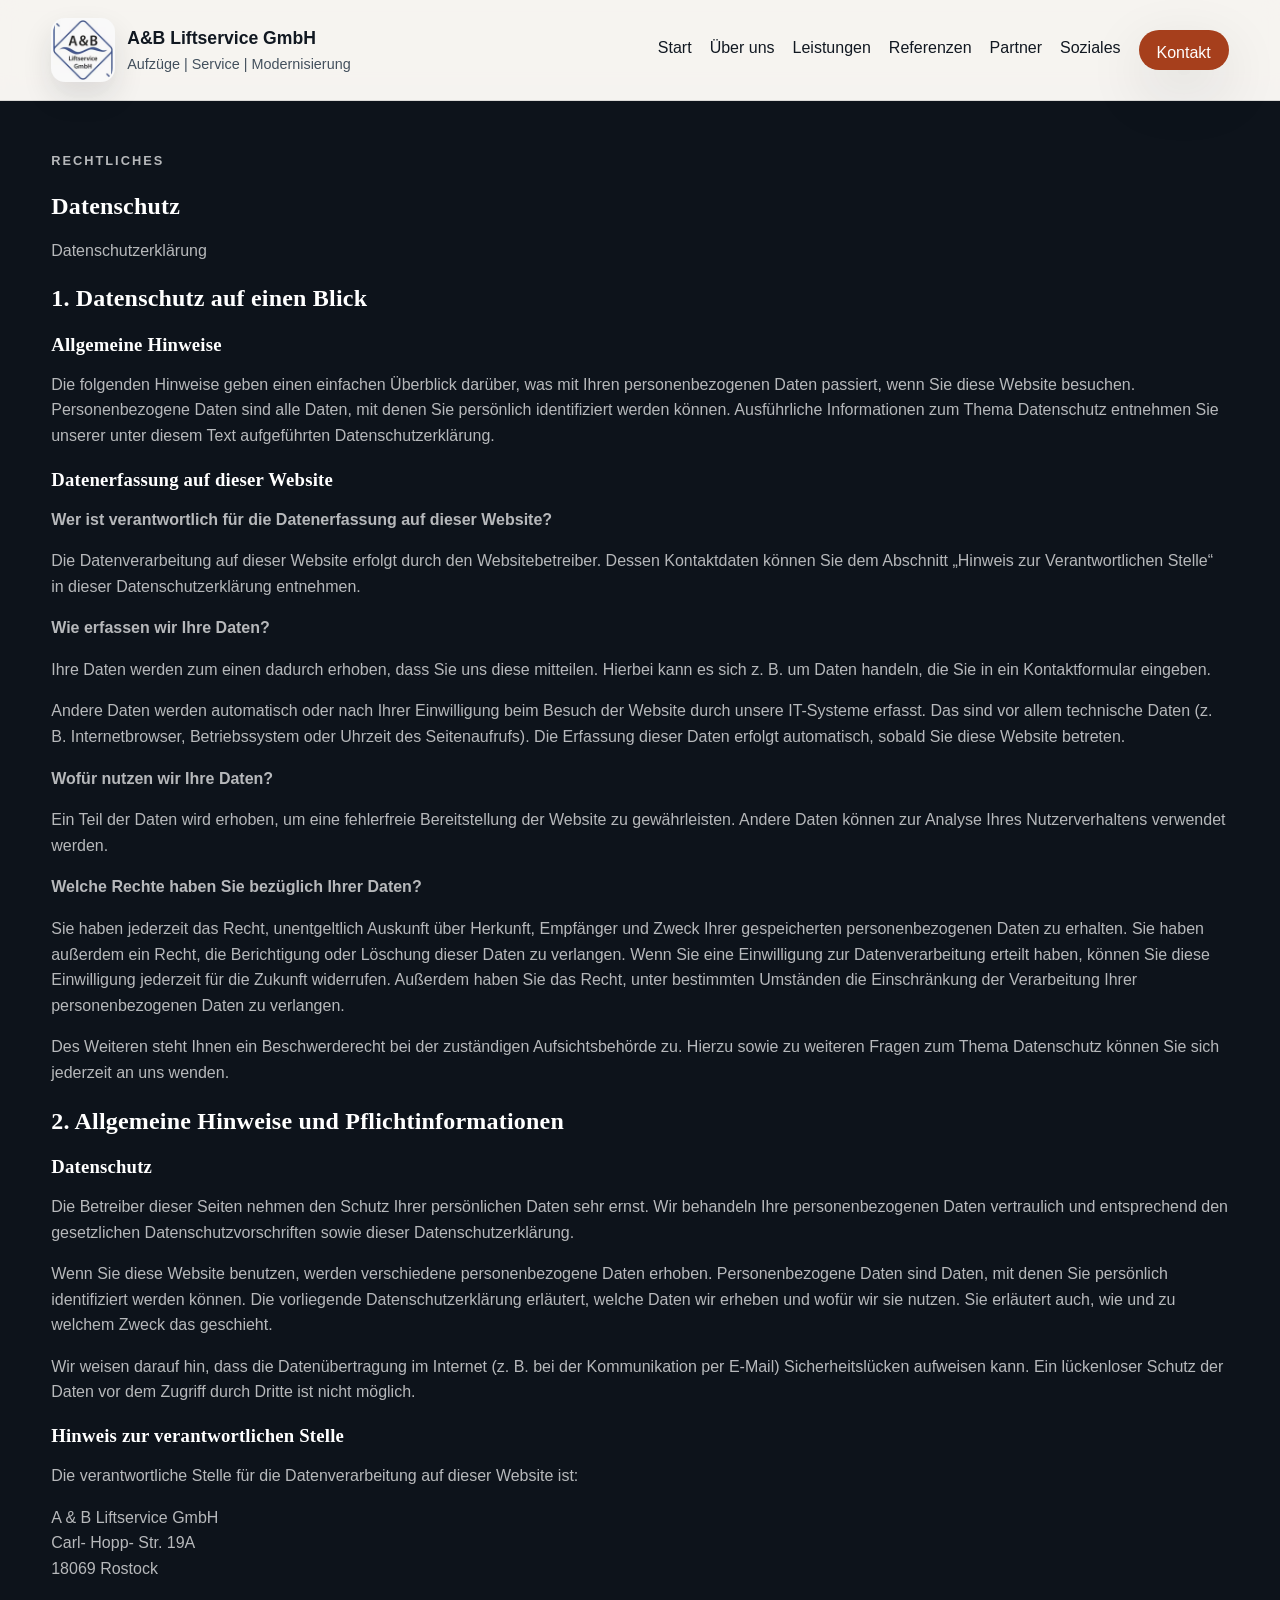
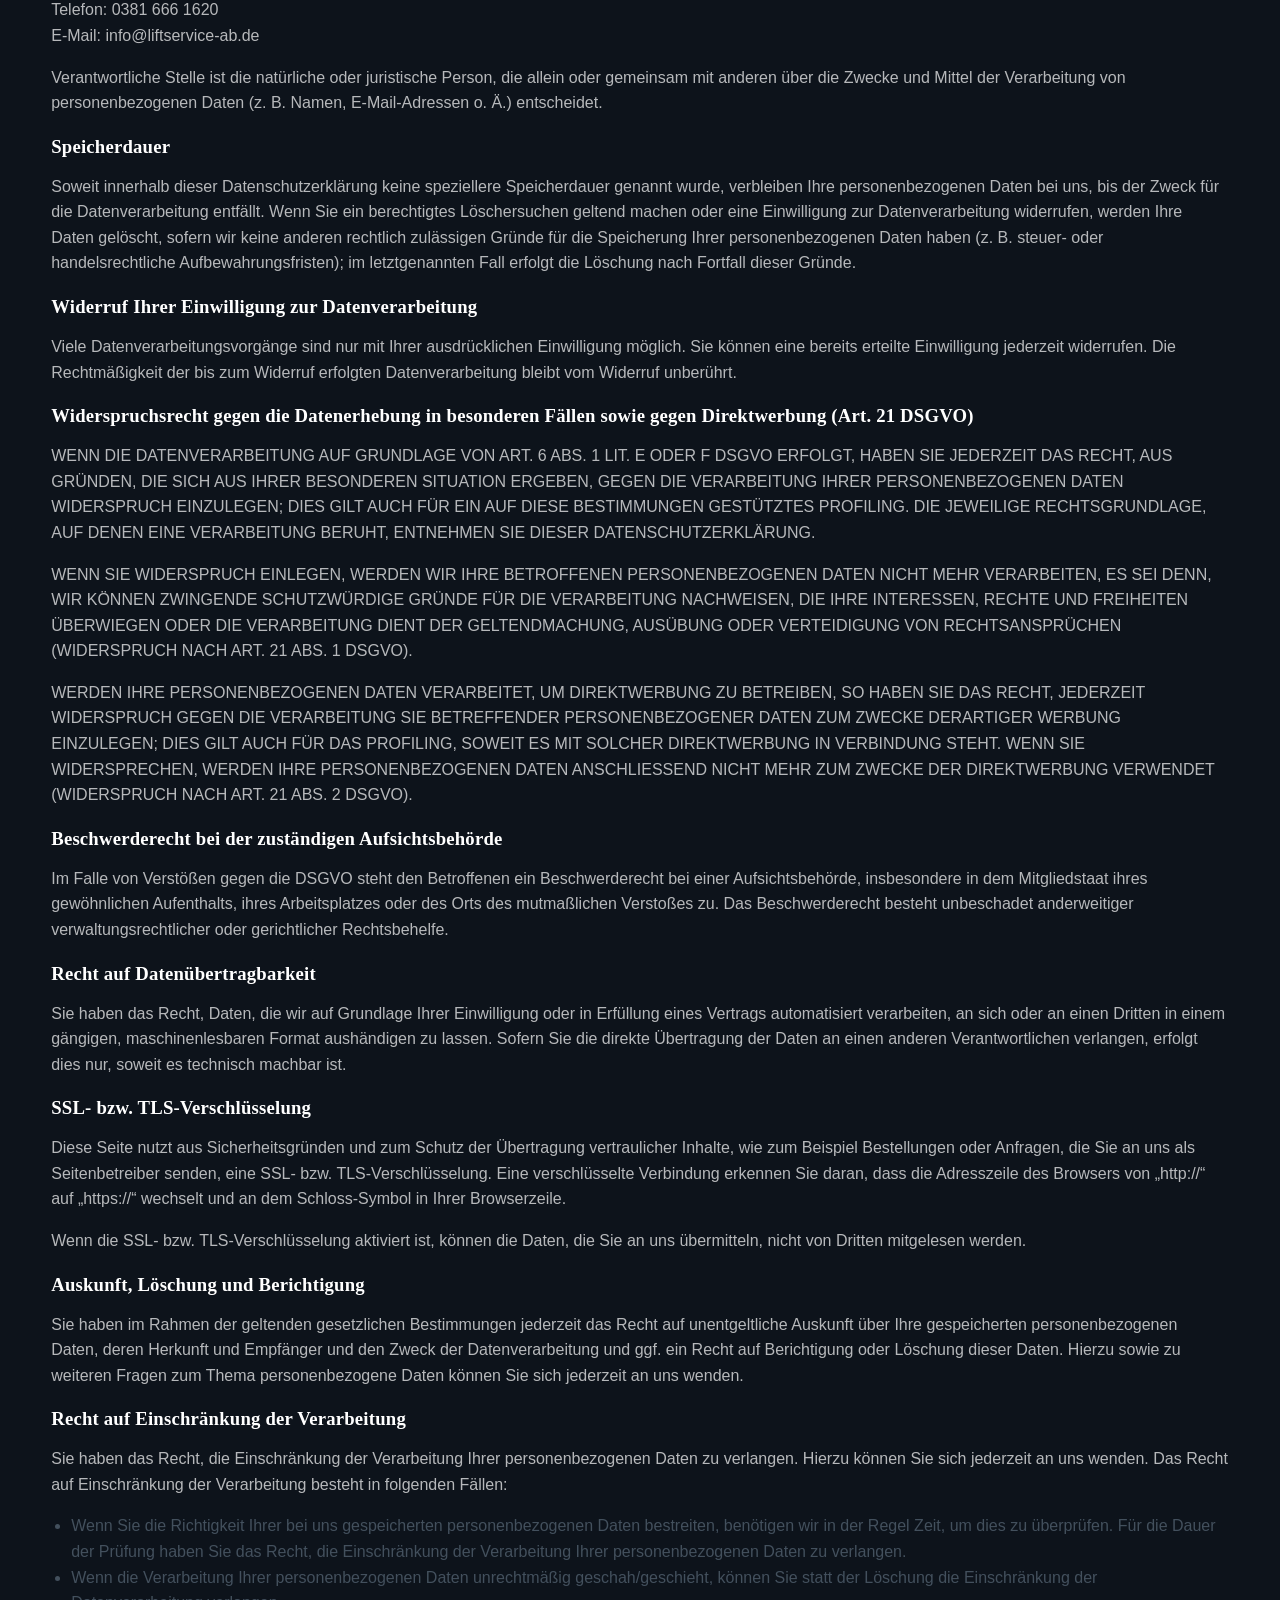
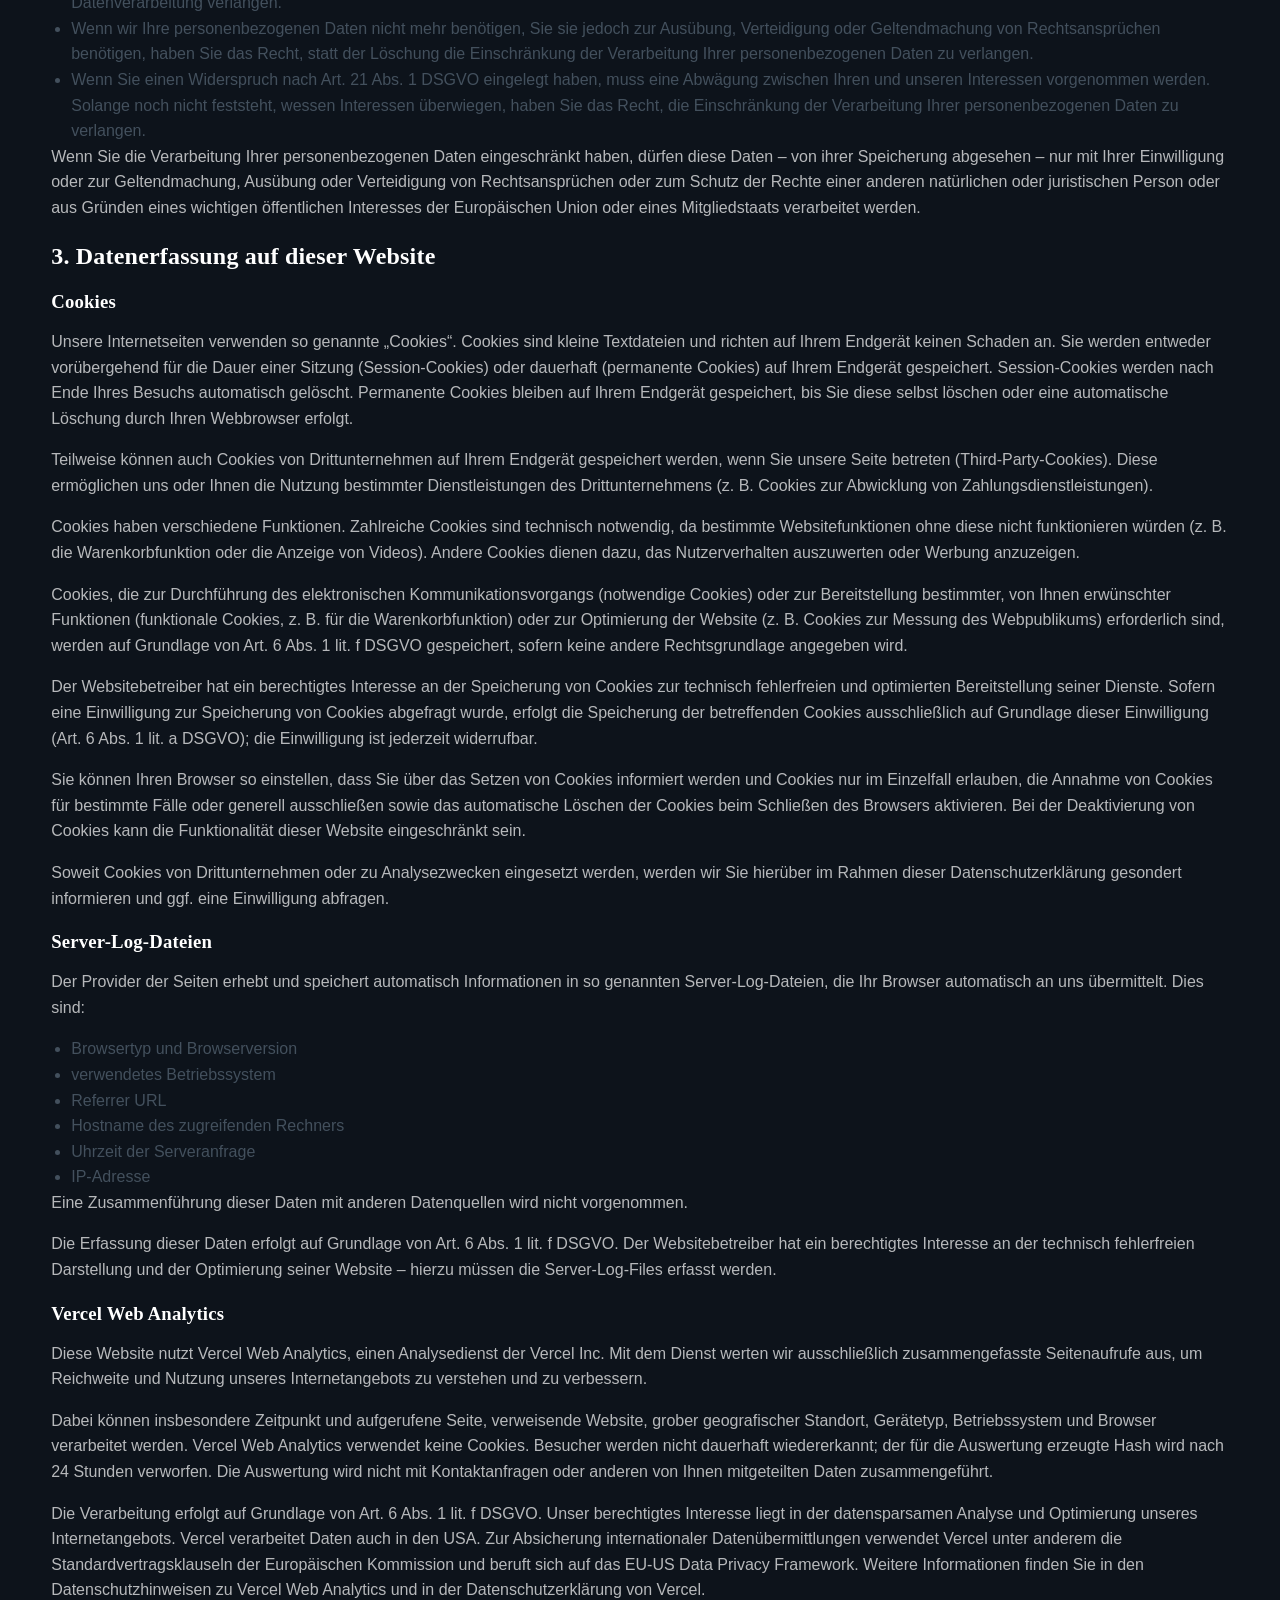
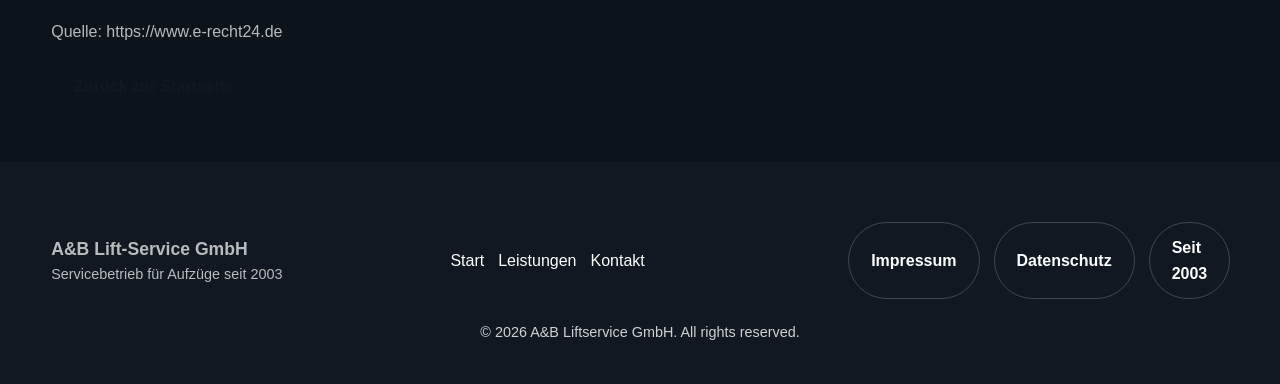
==== commit 2b150ba2: "Rundes Favicon und finale Performance-Optimierung" ====
--- a/datenschutz.html
+++ b/datenschutz.html
@@ -8,11 +8,10 @@
   <meta name="description" content="Datenschutzhinweise der A&B Liftservice GmbH." />
   <meta name="robots" content="index,follow,max-image-preview:large" />
   <link rel="canonical" href="https://liftservice-ab.de/datenschutz.html" />
-  <link rel="icon" href="favicon.png" type="image/png" sizes="48x48" />
+  <link rel="icon" type="image/png" sizes="32x32" href="pictures/favicon-round-32x32.png" />
   <link rel="stylesheet" href="styles.min.css" />
-  <link rel="icon" type="image/png" sizes="32x32" href="pictures/favicon-32x32.png" />
-  <link rel="icon" type="image/png" sizes="512x512" href="pictures/favicon-512x512.png" />
-  <link rel="apple-touch-icon" sizes="180x180" href="pictures/apple-touch-icon.png" />
+  <link rel="icon" type="image/png" sizes="512x512" href="pictures/favicon-round-512x512.png" />
+  <link rel="apple-touch-icon" sizes="180x180" href="pictures/apple-touch-icon-round.png" />
 </head>
 
 <body>
@@ -339,9 +338,14 @@
   </footer>
 
   <script>
-    window.va = window.va || function () { (window.vaq = window.vaq || []).push(arguments); };
+    if (!['localhost', '127.0.0.1'].includes(window.location.hostname)) {
+      window.va = window.va || function () { (window.vaq = window.vaq || []).push(arguments); };
+      const insightsScript = document.createElement('script');
+      insightsScript.defer = true;
+      insightsScript.src = '/_vercel/insights/script.js';
+      document.head.append(insightsScript);
+    }
   </script>
-  <script defer src="/_vercel/insights/script.js"></script>
   <script src="script.js" defer></script>
 </body>
 
--- a/styles.min.css
+++ b/styles.min.css
@@ -0,0 +1 @@
+:root{--bg:#f6f4f0;--bg-strong:#111821;--bg-soft:#efe9df;--card:#ffffff;--accent:#a63f1c;--accent-dark:#a63f1c;--ink:#111821;--ink-soft:#43505d;--stroke:rgba(17, 24, 33, 0.12);--shadow:0 20px 60px rgba(17, 24, 33, 0.12);--radius:18px}*,::after,::before{box-sizing:border-box}body{margin:0;font-family:"Avenir Next",Avenir,"Segoe UI",Arial,sans-serif;background:var(--bg);color:var(--ink);line-height:1.6}.scroll-elevator{position:fixed;right:-20px;top:0;width:130px;height:220px;opacity:1;z-index:5;pointer-events:auto;transform:translateY(120px);transition:opacity .3s ease;overflow:visible;isolation:isolate;cursor:grab;touch-action:none}.scroll-elevator.is-grabbing{cursor:grabbing}.elevator-frame{position:relative;width:100%;height:100%;overflow:visible;background:0 0;filter:none}.elevator-frame-img{display:block;width:100%;height:100%;object-fit:cover;clip-path:inset(2% 18% 2% 18% round 48% 48% 48% 48%)}.elevator-car{position:relative;width:100%;height:100%;border-radius:26px 26px 18px 18px;border:2px solid rgba(83,62,20,.45);background:radial-gradient(circle at 50% 12%,rgba(255,240,208,.9),rgba(214,176,96,.35) 55%,transparent 58%),linear-gradient(180deg,rgba(246,221,169,.98),rgba(201,155,68,.9) 55%,rgba(174,118,40,.88));box-shadow:0 14px 30px rgba(17,24,33,.18),inset 0 0 0 2px rgba(255,244,214,.35),inset 0 -12px 18px rgba(92,62,18,.35);overflow:hidden;z-index:2}.elevator-car::before{content:"";position:absolute;left:10px;right:10px;top:6px;height:10px;border-radius:10px;background:linear-gradient(90deg,rgba(255,255,255,.5),rgba(180,140,60,.7) 40%,rgba(80,50,10,.5));box-shadow:inset 0 0 6px rgba(0,0,0,.25);opacity:.6}.elevator-car::after{content:"";position:absolute;left:8px;right:8px;bottom:6px;height:12px;border-radius:10px;background:linear-gradient(90deg,rgba(120,85,28,.9),rgba(255,225,170,.75),rgba(120,85,28,.9));box-shadow:inset 0 -2px 6px rgba(0,0,0,.25);opacity:.8}.elevator-trim{position:absolute;left:6px;right:6px;top:10px;bottom:10px;border-radius:24px 24px 16px 16px;border:1px solid rgba(255,232,170,.7);box-shadow:inset 0 0 10px rgba(92,62,18,.25),inset 0 0 0 1px rgba(117,82,28,.4),inset 0 2px 6px rgba(255,255,255,.45);pointer-events:none}.elevator-rivets{position:absolute;inset:6px 6px 6px 6px;border-radius:24px 24px 16px 16px;background:radial-gradient(circle,rgba(255,248,222,.9) 0 2px,transparent 3px) left 8px top 10px/12px 12px repeat-y,radial-gradient(circle,rgba(255,248,222,.9) 0 2px,transparent 3px) right 8px top 10px/12px 12px repeat-y;opacity:.85;pointer-events:none}.elevator-light{position:absolute;inset:10px 14px 20px;background:radial-gradient(circle at 50% 30%,rgba(98,175,255,.85),rgba(35,97,190,.35) 55%,transparent 75%);opacity:0;transition:opacity .6s ease;filter:drop-shadow(0 0 12px rgba(70, 140, 255, .4));z-index:1}.elevator-indicator{position:absolute;top:14px;left:18px;display:inline-flex;align-items:center;gap:6px;padding:4px 8px;border-radius:10px;background:rgba(18,24,32,.85);box-shadow:inset 0 0 6px rgba(0,0,0,.4);font-size:.55rem;font-weight:600;letter-spacing:.6px;color:#d6ebff;text-transform:uppercase;z-index:4}.elevator-indicator .indicator-arrow{color:#9ad0ff;font-size:.6rem}.elevator-door{position:absolute;top:14px;bottom:14px;width:50%;background:linear-gradient(90deg,rgba(255,255,255,.4),transparent 45%,rgba(60,40,10,.2)),linear-gradient(180deg,rgba(255,240,208,.98),rgba(178,128,44,.98));border:1px solid rgba(99,72,20,.35);box-shadow:inset 0 0 12px rgba(0,0,0,.18);transition:transform .8s ease;z-index:2}.door-left{left:0;border-right:0}.door-right{right:0;border-left:0}.elevator-window{position:absolute;left:16px;right:16px;top:18px;bottom:18px;border-radius:14px;border:1px solid rgba(17,24,33,.2);background:linear-gradient(120deg,rgba(255,255,255,.22),rgba(255,255,255,.02) 45%,rgba(0,0,0,.15)),rgba(18,22,30,.25);backdrop-filter:blur(1px);opacity:.55;z-index:3}.elevator-window::before{content:"";position:absolute;inset:10px 8px auto 8px;height:26px;border-radius:12px;background:linear-gradient(90deg,transparent,rgba(255,255,255,.35),transparent);opacity:.7}.elevator-panel{position:absolute;right:18px;top:72px;width:10px;height:50px;border-radius:8px;background:linear-gradient(180deg,rgba(255,255,255,.6),rgba(60,40,10,.35));box-shadow:inset 0 0 4px rgba(0,0,0,.3),0 0 8px rgba(0,0,0,.2);opacity:.7;z-index:4}.elevator-text{position:absolute;left:10px;right:10px;bottom:22px;text-align:center;font-family:Georgia,"Times New Roman",serif;font-size:.7rem;letter-spacing:.6px;color:rgba(10,16,22,.95);opacity:0;transform:translateY(8px);text-shadow:0 2px 6px rgba(10,16,22,.45),0 6px 14px rgba(30,60,120,.35);transition:opacity .8s ease,transform .8s ease;z-index:5}.scroll-elevator.is-idle .door-left{transform:translateX(-55%)}.scroll-elevator.is-idle .door-right{transform:translateX(55%)}.scroll-elevator.is-idle .elevator-light{opacity:.8}.scroll-elevator.is-idle .elevator-text{opacity:.95;transform:translateY(0)}@media (max-width:720px){.scroll-elevator{display:none}}img{max-width:100%;display:block}a{color:inherit;text-decoration:none}h1,h2,h3,h4{font-family:Georgia,"Times New Roman",serif;letter-spacing:.2px;margin:0 0 12px}p{margin:0 0 16px;color:var(--ink-soft)}ul{margin:0;padding-left:20px;color:var(--ink-soft)}.container{width:min(1240px,92vw);margin:0 auto}.section{padding:90px 0;position:relative}.section-contrast{background:var(--bg-soft)}.skip-link{position:absolute;left:-999px;top:16px;background:var(--accent);color:#fff;padding:10px 16px;border-radius:999px;z-index:99}.skip-link:focus{left:16px}.site-header{position:sticky;top:0;z-index:10;background:rgba(246,244,240,.92);backdrop-filter:blur(12px);border-bottom:1px solid var(--stroke)}.header-inner{display:flex;align-items:center;justify-content:space-between;padding:18px 0;gap:20px}.brand{display:flex;align-items:center;gap:12px}.brand img{width:64px;height:64px;border-radius:14px;object-fit:contain;box-shadow:0 14px 30px rgba(17,24,33,.12);background:#fff;padding:2px;filter:saturate(.85) contrast(.95)}.brand-title{font-weight:700;font-size:1.1rem;color:var(--ink);margin:0}.brand-sub{font-size:.9rem;color:var(--ink-soft);margin:0}.main-nav{display:flex;align-items:center;gap:12px}.nav-toggle{display:none;padding:10px 16px;border-radius:999px;border:1px solid var(--stroke);background:#fff;font-weight:600;cursor:pointer}.nav-links{display:flex;gap:18px;align-items:center;font-weight:500}.nav-links a{position:relative;padding-bottom:4px}.nav-links a::after{content:"";position:absolute;left:0;bottom:0;width:0;height:2px;background:var(--accent);transition:width .3s ease}.nav-links a:hover::after{width:100%}.nav-cta{background:var(--accent);color:#fff;padding:10px 18px;border-radius:999px;box-shadow:var(--shadow)}.hero{padding-top:110px;overflow:visible}.hero-bg{position:absolute;inset:0;background:radial-gradient(circle at 20% 20%,rgba(211,84,42,.2),transparent 50%),radial-gradient(circle at 80% 10%,rgba(20,150,170,.2),transparent 45%),linear-gradient(120deg,rgba(255,255,255,.85),rgba(246,244,240,.8));z-index:1}.hero-bg::before{content:none}.hero-grid{position:relative;z-index:2;display:grid;gap:40px;grid-template-columns:repeat(auto-fit,minmax(280px,1fr));align-items:center}.hero [data-reveal]{opacity:1;transform:none}.eyebrow{text-transform:uppercase;letter-spacing:2px;font-size:.8rem;font-weight:600;color:var(--accent)}.hero h1{font-size:clamp(2.2rem, 4vw, 3.6rem);color:var(--ink)}.lead{font-size:1.05rem}.hero-actions{display:flex;gap:16px;flex-wrap:wrap;margin-top:24px}.btn{display:inline-flex;align-items:center;justify-content:center;padding:12px 22px;border-radius:999px;border:1px solid transparent;font-weight:600;cursor:pointer;transition:transform .2s ease,box-shadow .2s ease}.btn.primary{background:var(--accent);color:#fff;box-shadow:var(--shadow)}.btn.ghost{background:0 0;border-color:var(--stroke);color:var(--ink)}.btn:hover{transform:translateY(-2px)}.hero-pills{margin-top:22px;display:flex;flex-wrap:wrap;gap:10px}.hero-pills span{padding:8px 16px;border-radius:999px;background:#fff;border:1px solid var(--stroke);font-size:.85rem}.hero-visual{position:relative;display:grid;place-items:center}.hero-visual img{border-radius:28px;box-shadow:var(--shadow);width:min(620px,100%);max-width:100%;height:auto;transform:translate(0,-2%)}.hero-stat{position:absolute;bottom:-20px;right:10%;background:#fff;border-radius:16px;padding:14px 20px;box-shadow:var(--shadow);text-align:left}.hero-stat p{margin:0;font-weight:700;color:var(--ink);font-size:1.2rem}.hero-stat span{font-size:.85rem;color:var(--ink-soft)}.hero-cards{margin-top:60px;display:grid;gap:20px;grid-template-columns:repeat(auto-fit,minmax(240px,1fr));position:relative;z-index:2}.about-card,.info-card,.service-card{background:var(--card);border-radius:var(--radius);padding:24px;box-shadow:var(--shadow);border:1px solid rgba(211,84,42,.08);transition:transform .2s ease,box-shadow .2s ease,background .2s ease}.about-card:hover,.info-card:hover,.service-card:hover{transform:scale(1.01);background:#fff;box-shadow:0 0 0 1px rgba(255,255,255,.7),0 16px 50px rgba(17,24,33,.16),0 0 24px rgba(255,255,255,.7)}.section-heading{max-width:680px;margin-bottom:40px}.section-heading.center{text-align:center;margin-left:auto;margin-right:auto}.about-grid{display:grid;gap:20px;grid-template-columns:repeat(auto-fit,minmax(260px,1fr));margin-bottom:40px}.about-map{margin-top:24px;display:grid;gap:20px;grid-template-columns:repeat(auto-fit,minmax(260px,1fr));align-items:center;background:#fff;border-radius:var(--radius);padding:24px;box-shadow:var(--shadow);border:1px solid rgba(211,84,42,.08)}.about-map iframe{width:100%;min-height:240px;border:0;border-radius:16px;box-shadow:0 12px 30px rgba(17,24,33,.14)}.team-grid{display:grid;gap:20px;grid-template-columns:repeat(auto-fit,minmax(220px,1fr))}.team-card{background:#fff;border-radius:22px;overflow:visible;box-shadow:var(--shadow);display:grid;gap:14px;transition:transform .2s ease,box-shadow .2s ease,background .2s ease;cursor:pointer;position:relative}.team-card:hover{transform:scale(1.01);background:#fff;box-shadow:0 0 0 1px rgba(255,255,255,.7),0 16px 50px rgba(17,24,33,.16),0 0 24px rgba(255,255,255,.7)}.team-card img{height:230px;object-fit:contain;object-position:center 55%;justify-self:center;width:100%;box-shadow:12px 8px 24px rgba(17,24,33,.18);background:#fff;border-radius:18px;transition:transform .25s ease,border-radius .25s ease;z-index:2}.team-card.is-zoomed img{transform:scale(1.18) translateY(-8px);border-radius:22px}.team-card.is-zoomed{z-index:4}#team{scroll-margin-top:110px}.team-card div{padding:0 18px 20px}.service-grid{display:grid;gap:20px;grid-template-columns:repeat(auto-fit,minmax(240px,1fr))}.reference-grid{display:grid;gap:12px;grid-template-columns:repeat(auto-fit,minmax(200px,1fr))}.reference-grid span{background:#fff;padding:16px 18px;border-radius:14px;border:1px solid var(--stroke);font-weight:600;transition:transform .2s ease,box-shadow .2s ease,background .2s ease}.reference-grid span:hover{transform:scale(1.01);background:#fff;box-shadow:0 0 0 1px rgba(255,255,255,.7),0 16px 50px rgba(17,24,33,.16),0 0 24px rgba(255,255,255,.7)}.partner-marquee{overflow:hidden;border-radius:18px}.partner-track{display:flex;width:max-content;animation:partner-scroll 28s linear infinite}.partner-set{display:flex;gap:22px;padding:6px 8px;align-items:center}.partner-marquee img,.social-grid img{background:#fff;padding:18px;border-radius:16px;border:1px solid var(--stroke);filter:grayscale(20%);transition:transform .2s ease,filter .2s ease;height:70px;width:auto;flex:0 0 auto}.partner-marquee img:hover,.social-grid img:hover{transform:translateY(-3px);filter:grayscale(0%)}@keyframes partner-scroll{from{transform:translateX(-50%)}to{transform:translateX(0)}}@media (prefers-reduced-motion:reduce){.partner-track{animation:none;justify-content:center;width:100%;flex-wrap:wrap}}.social-grid{display:grid;gap:22px;grid-template-columns:repeat(auto-fit,minmax(280px,1fr))}.social-card{display:flex;align-items:center;gap:20px;padding:18px;border-radius:var(--radius);border:1px solid var(--stroke);background:#fff;box-shadow:var(--shadow)}.social-card img{height:120px;padding:14px;filter:none}.social-info{flex:1;background:var(--accent);color:#fff;border-radius:14px;padding:16px 18px}.social-info h3{margin:0 0 6px;font-size:1.1rem}.social-info p{margin:0 0 10px;color:rgba(255,255,255,.85)}.social-link{display:inline-flex;align-items:center;gap:6px;justify-content:center;width:150px;padding:5px 10px;border-radius:999px;background:#fff;color:var(--accent-dark);font-weight:600;font-size:.88rem;text-decoration:none;transition:transform .2s ease,box-shadow .2s ease}.social-link:hover{transform:translateY(-2px);box-shadow:0 10px 24px rgba(17,24,33,.2)}@media (max-width:640px){.social-card{flex-direction:column;align-items:flex-start}.social-card img{height:110px}}.contact-grid{display:grid;gap:40px;grid-template-columns:repeat(auto-fit,minmax(280px,1fr));align-items:start}.contact-cards{display:grid;gap:16px;grid-template-columns:repeat(auto-fit,minmax(180px,1fr))}.contact-cards div{background:#fff;border-radius:16px;padding:16px;border:1px solid var(--stroke);transition:transform .2s ease,box-shadow .2s ease,background .2s ease}.contact-cards div:hover{transform:scale(1.01);background:#fff;box-shadow:0 0 0 1px rgba(255,255,255,.7),0 16px 50px rgba(17,24,33,.16),0 0 24px rgba(255,255,255,.7)}.contact-cards a{color:var(--accent-dark);font-weight:600}.contact-form{background:#fff;border-radius:24px;padding:28px;box-shadow:var(--shadow);display:grid;gap:16px;transition:transform .2s ease,box-shadow .2s ease,background .2s ease}.contact-form:hover{transform:scale(1.01);background:#fff;box-shadow:0 0 0 1px rgba(255,255,255,.7),0 16px 50px rgba(17,24,33,.16),0 0 24px rgba(255,255,255,.7)}.contact-form label{display:grid;gap:8px;font-weight:500}.contact-form input,.contact-form textarea{border-radius:12px;border:1px solid var(--stroke);padding:12px;font-family:inherit;font-size:1rem}.form-hint{font-size:.85rem;color:var(--ink-soft)}.site-footer{padding:60px 0 40px;background:var(--bg-strong);color:#fff}.site-footer p{color:rgba(255,255,255,.7)}.footer-inner{display:grid;gap:20px;grid-template-columns:repeat(auto-fit,minmax(200px,1fr));align-items:center}.footer-legal,.footer-links{display:flex;gap:14px;flex-wrap:wrap}.footer-legal{justify-content:center;flex-wrap:nowrap}.footer-links a{color:#fff}.footer-legal .btn.ghost{border-color:rgba(255,255,255,.2);color:#fff}.footer-meta{margin-top:22px;font-size:.9rem;color:#fff;opacity:.8;text-align:center}.legal-section{background:#0d131b;color:#fff;padding:50px 0}.legal-section p{color:rgba(255,255,255,.7)}[data-reveal]{opacity:0;transform:translateY(24px);transition:opacity .6s ease,transform .6s ease}[data-reveal].is-visible{opacity:1;transform:translateY(0)}.sr-only{position:absolute;width:1px;height:1px;padding:0;margin:-1px;overflow:hidden;clip:rect(0,0,0,0);white-space:nowrap;border:0}@supports (content-visibility:auto){main>.section:not(.hero){content-visibility:auto;contain-intrinsic-size:auto 900px}}@media (max-width:880px){.nav-toggle{display:inline-flex}.nav-links{position:absolute;right:5vw;top:72px;background:#fff;border-radius:16px;border:1px solid var(--stroke);padding:18px;display:none;flex-direction:column;gap:12px;box-shadow:var(--shadow)}.nav-links.is-open{display:flex}}@media (max-width:640px){.hero{padding-top:90px}.hero-stat{position:static;margin-top:12px}.hero-actions{flex-direction:column;align-items:stretch}.footer-legal{flex-wrap:wrap;justify-content:center}}
